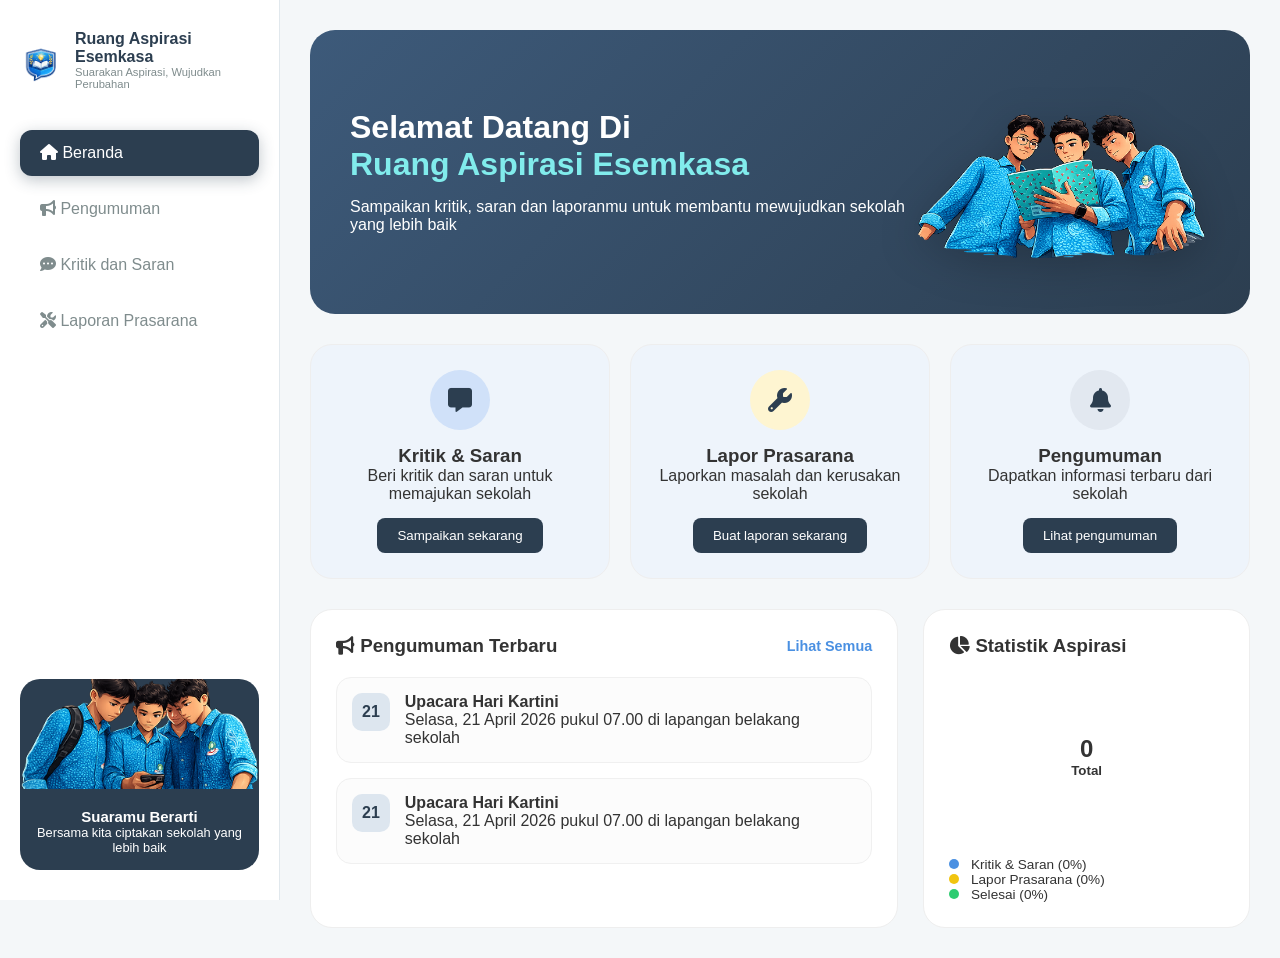
==== index.html @ c549dd15 "tes" ====
<!DOCTYPE html>
<html lang="id">
<head>
    <meta charset="UTF-8">
    <meta name="viewport" content="width=device-width, initial-scale=1.0">
    <title>Ruang Aspirasi Esemkasa</title>
    <link rel="stylesheet" href="style.css">
    <link rel="stylesheet" href="https://cdnjs.cloudflare.com/ajax/libs/font-awesome/6.4.0/css/all.min.css">
</head>
<body>
    <button class="hamburger" id="hamburger">
        <i class="fas fa-bars"></i>
    </button>

    <div class="sidebar-overlay" id="overlay"></div>

    <div class="app-container">
        <aside class="sidebar" id="sidebar">
            <div class="sidebar-header">
                <img src="image/logo.png" alt="Logo" class="logo-img">
                <div class="logo-text">
                    <h2>Ruang Aspirasi Esemkasa</h2>
                    <p>Suarakan Aspirasi, Wujudkan Perubahan</p>
                </div>
            </div>

            <nav class="nav-menu">
                <a href="#" class="nav-link active"><i class="fas fa-home"></i> Beranda</a>
                <a href="#" class="nav-link"><i class="fas fa-bullhorn"></i> Pengumuman</a>
                <a href="#" class="nav-link"><i class="fas fa-comment-dots"></i> Kritik dan Saran</a>
                <a href="#" class="nav-link"><i class="fas fa-tools"></i> Laporan Prasarana</a>
            </nav>

            <div class="sidebar-promo">
                <img src="image/fotobawah.png" alt="Siswa" class="promo-img">
                <div class="promo-content">
                    <h3>Suaramu Berarti</h3>
                    <p>Bersama kita ciptakan sekolah yang lebih baik</p>
                </div>
            </div>
        </aside>

        <main class="main-content">
            <section class="hero">
                <div class="hero-info">
                    <h1>Selamat Datang Di <br> <span>Ruang Aspirasi Esemkasa</span></h1>
                    <p>Sampaikan kritik, saran dan laporanmu untuk membantu mewujudkan sekolah yang lebih baik</p>
                </div>
                <div class="hero-graphic">
                    <img src="image/fotoatas.png" alt="Ilustrasi Aspirasi">
                </div>
            </section>

            <section class="action-grid">
                <div class="card action-card">
                    <div class="icon-circle bg-blue"><i class="fas fa-comment-alt"></i></div>
                    <h3>Kritik & Saran</h3>
                    <p>Beri kritik dan saran untuk memajukan sekolah</p>
                    <button class="btn-primary">Sampaikan sekarang</button>
                </div>
                <div class="card action-card">
                    <div class="icon-circle bg-yellow"><i class="fas fa-wrench"></i></div>
                    <h3>Lapor Prasarana</h3>
                    <p>Laporkan masalah dan kerusakan sekolah</p>
                    <button class="btn-primary">Buat laporan sekarang</button>
                </div>
                <div class="card action-card">
                    <div class="icon-circle bg-gray"><i class="fas fa-bell"></i></div>
                    <h3>Pengumuman</h3>
                    <p>Dapatkan informasi terbaru dari sekolah</p>
                    <button class="btn-primary">Lihat pengumuman</button>
                </div>
            </section>

            <div class="dashboard-flex">
                <div class="card content-card">
                    <div class="card-header">
                        <h3><i class="fas fa-bullhorn"></i> Pengumuman Terbaru</h3>
                        <a href="#" class="view-all">Lihat Semua</a>
                    </div>
                    <div class="announcement-list">
                        <div class="news-item">
                            <div class="date-badge">21</div>
                            <div class="news-content">
                                <h4>Upacara Hari Kartini</h4>
                                <p>Selasa, 21 April 2026 pukul 07.00 di lapangan belakang sekolah</p>
                            </div>
                        </div>
                        <div class="news-item">
                            <div class="date-badge">21</div>
                            <div class="news-content">
                                <h4>Upacara Hari Kartini</h4>
                                <p>Selasa, 21 April 2026 pukul 07.00 di lapangan belakang sekolah</p>
                            </div>
                        </div>
                    </div>
                </div>

                <div class="card content-card stats-center">
                    <h3><i class="fas fa-chart-pie"></i> Statistik Aspirasi</h3>
                    <div class="chart-box">
                        <div class="donut-chart" id="statChart">
                            <div class="donut-inner">
                                <span id="totalCount">0</span>
                                <small>Total</small>
                            </div>
                        </div>
                        <ul class="chart-legend">
                            <li><span class="dot blue"></span> Kritik & Saran (<span id="percKritik">0</span>%)</li>
                            <li><span class="dot yellow"></span> Lapor Prasarana (<span id="percLapor">0</span>%)</li>
                            <li><span class="dot green"></span> Selesai (<span id="percSelesai">0</span>%)</li>
                        </ul>
                    </div>
                </div>
            </div>
        </main>
    </div>

    <script src="script.js"></script>
</body>
</html>
---- style.css ----
:root {
    --primary-dark: #2c3e50;
    --accent-blue: #4a90e2;
    --accent-yellow: #f1c40f;
    --accent-green: #2ecc71;
    --bg-light: #f4f7f9;
    --white: #ffffff;
    --text-main: #333;
    --text-muted: #7f8c8d;
}

* { margin: 0; padding: 0; box-sizing: border-box; font-family: 'Segoe UI', Tahoma, sans-serif; }

body { background: var(--bg-light); color: var(--text-main); overflow-x: hidden; }

/* SATU SCROLL UTAMA */
.app-container { display: flex; min-height: 100vh; }

/* SIDEBAR */
.sidebar {
    width: 280px;
    background: var(--white);
    padding: 30px 20px;
    display: flex;
    flex-direction: column;
    border-right: 1px solid #e1e8ed;
    position: sticky;
    top: 0;
    height: 100vh;
}

.sidebar-header { display: flex; align-items: center; gap: 10px; margin-bottom: 40px; }
.logo-img { width: 45px; }
.logo-text h2 { font-size: 1rem; color: var(--primary-dark); }
.logo-text p { font-size: 0.7rem; color: var(--text-muted); }

.nav-menu { flex-grow: 1; }
.nav-link {
    display: block;
    padding: 14px 20px;
    color: var(--text-muted);
    text-decoration: none;
    border-radius: 12px;
    margin-bottom: 10px;
    transition: 0.3s ease;
}

.nav-link:hover { background: #f0f4f8; transform: translateX(5px); }

/* MENU AKTIF - BIRU TUA */
.nav-link.active {
    background: var(--primary-dark) !important;
    color: var(--white) !important;
    box-shadow: 0 4px 15px rgba(44, 62, 80, 0.3);
}

.sidebar-promo {
    background: var(--primary-dark);
    border-radius: 20px;
    overflow: hidden;
    color: white;
    text-align: center;
}
.promo-img { width: 100%; height: 110px; object-fit: cover; }
.promo-content { padding: 15px; font-size: 0.8rem; }

/* MAIN CONTENT */
.main-content { flex: 1; padding: 30px; }

.hero {
    background: linear-gradient(135deg, #3d5a7a, #2c3e50);
    border-radius: 25px;
    padding: 40px;
    color: white;
    display: flex;
    justify-content: space-between;
    align-items: center;
    margin-bottom: 30px;
}
.hero-info h1 { font-size: 2rem; margin-bottom: 15px; }
.hero-info span { color: #81ecec; }
.hero-graphic img { width: 300px; height: auto; filter: drop-shadow(0 10px 20px rgba(0,0,0,0.2)); }

/* CARDS */
.card { background: var(--white); border-radius: 22px; padding: 25px; border: 1px solid #eee; }

.action-grid {
    display: grid;
    grid-template-columns: repeat(auto-fit, minmax(250px, 1fr));
    gap: 20px;
    margin-bottom: 30px;
}
.action-card { text-align: center; background: #eef4fb; transition: 0.3s; }
.action-card:hover { transform: translateY(-8px); }

.icon-circle { width: 60px; height: 60px; border-radius: 50%; display: flex; align-items: center; justify-content: center; margin: 0 auto 15px; font-size: 1.5rem; color: var(--primary-dark); }
.bg-blue { background: #d0e1f9; }
.bg-yellow { background: #fef5d1; }
.bg-gray { background: #e2e8f0; }

.btn-primary { background: var(--primary-dark); color: white; border: none; padding: 10px 20px; border-radius: 8px; margin-top: 15px; cursor: pointer; }

/* BOTTOM DASHBOARD */
.dashboard-flex { display: grid; grid-template-columns: 1.8fr 1fr; gap: 25px; }
.card-header { display: flex; justify-content: space-between; align-items: center; margin-bottom: 20px; }
.view-all { color: var(--accent-blue); text-decoration: none; font-weight: bold; font-size: 0.9rem; }

.news-item { display: flex; gap: 15px; background: #fcfcfc; padding: 15px; border-radius: 15px; margin-bottom: 15px; border: 1px solid #f0f0f0; }
.date-badge { background: #dde6ef; padding: 10px; border-radius: 10px; font-weight: bold; color: var(--primary-dark); height: fit-content; }

/* DONUT CHART */
.chart-box { text-align: center; }
.donut-chart { width: 160px; height: 160px; border-radius: 50%; margin: 20px auto; display: flex; align-items: center; justify-content: center; }
.donut-inner { width: 120px; height: 120px; background: white; border-radius: 50%; display: flex; flex-direction: column; justify-content: center; font-weight: bold; }
.donut-inner span { font-size: 1.5rem; }
.chart-legend { list-style: none; text-align: left; margin-top: 15px; font-size: 0.85rem; }
.dot { height: 10px; width: 10px; border-radius: 50%; display: inline-block; margin-right: 8px; }
.blue { background: var(--accent-blue); }
.yellow { background: var(--accent-yellow); }
.green { background: var(--accent-green); }

/* MOBILE RESPONSIVE */
.hamburger { display: none; position: fixed; top: 15px; left: 15px; z-index: 1001; background: var(--primary-dark); color: white; border: none; padding: 12px; border-radius: 8px; cursor: pointer; }
.sidebar-overlay { display: none; position: fixed; top: 0; left: 0; width: 100%; height: 100%; background: rgba(0,0,0,0.5); z-index: 999; }

@media (max-width: 992px) {
    .hamburger { display: block; }
    .sidebar { position: fixed; left: -280px; z-index: 1000; transition: 0.4s ease; }
    .sidebar.active { left: 0; }
    .sidebar-overlay.active { display: block; }
    .dashboard-flex { grid-template-columns: 1fr; }
    .hero { flex-direction: column; text-align: center; gap: 20px; }
    .main-content { padding-top: 70px; }
}
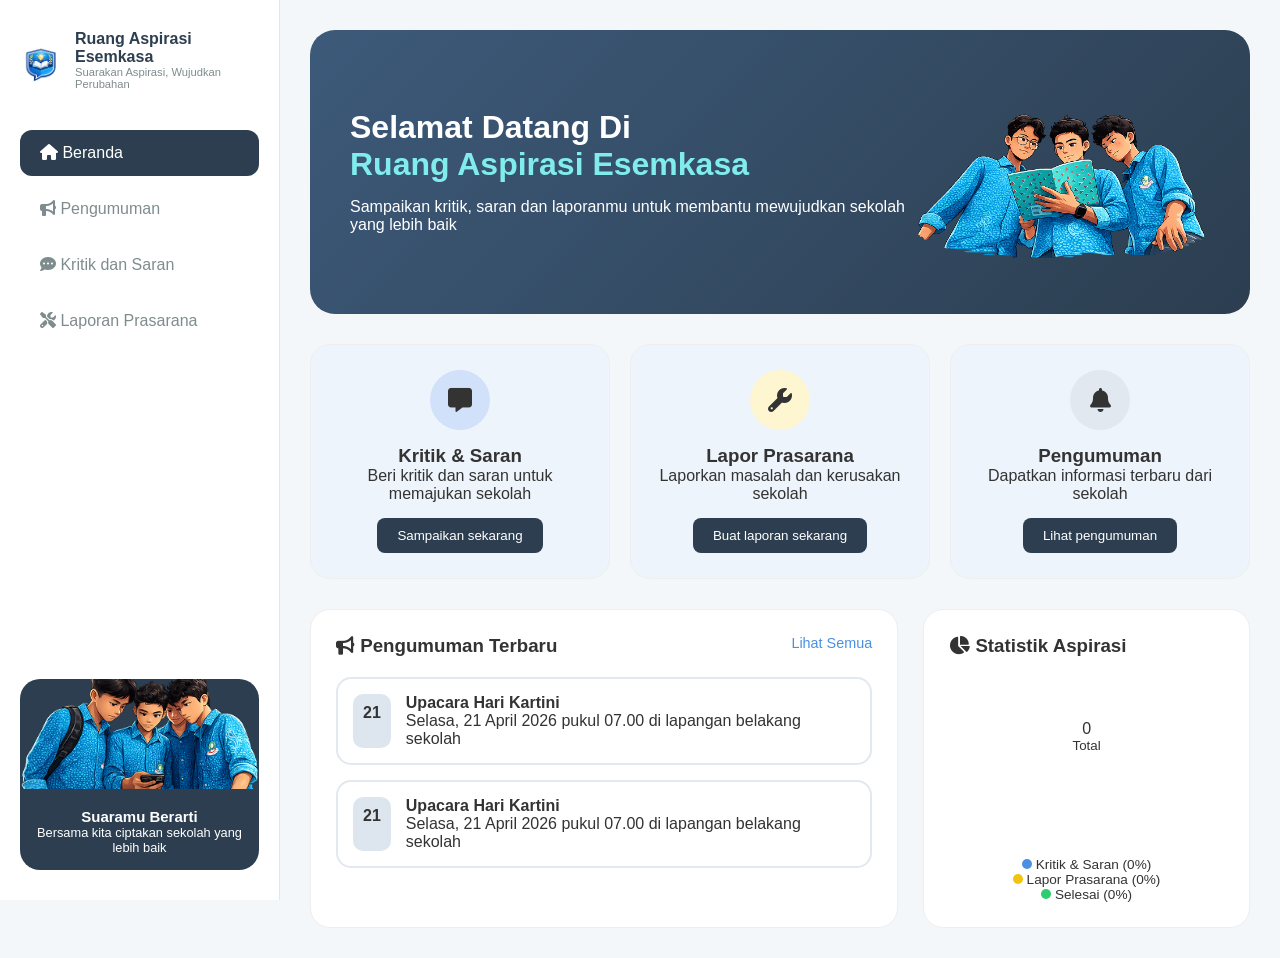
==== commit 399cb9a7: "pertama" ====
--- a/index.html
+++ b/index.html
@@ -25,8 +25,8 @@
             </div>
 
             <nav class="nav-menu">
-                <a href="#" class="nav-link active"><i class="fas fa-home"></i> Beranda</a>
-                <a href="#" class="nav-link"><i class="fas fa-bullhorn"></i> Pengumuman</a>
+                <a href="index.html" class="nav-link active"><i class="fas fa-home"></i> Beranda</a>
+                <a href="pengumuman.html" class="nav-link"><i class="fas fa-bullhorn"></i> Pengumuman</a>
                 <a href="#" class="nav-link"><i class="fas fa-comment-dots"></i> Kritik dan Saran</a>
                 <a href="#" class="nav-link"><i class="fas fa-tools"></i> Laporan Prasarana</a>
             </nav>
--- a/style.css
+++ b/style.css
@@ -9,12 +9,24 @@
     --text-muted: #7f8c8d;
 }
 
-* { margin: 0; padding: 0; box-sizing: border-box; font-family: 'Segoe UI', Tahoma, sans-serif; }
-
-body { background: var(--bg-light); color: var(--text-main); overflow-x: hidden; }
-
-/* SATU SCROLL UTAMA */
-.app-container { display: flex; min-height: 100vh; }
+* {
+    margin: 0;
+    padding: 0;
+    box-sizing: border-box;
+    font-family: 'Segoe UI', Tahoma, sans-serif;
+}
+
+body {
+    background: var(--bg-light);
+    color: var(--text-main);
+    overflow-x: hidden;
+}
+
+/* LAYOUT */
+.app-container {
+    display: flex;
+    min-height: 100vh;
+}
 
 /* SIDEBAR */
 .sidebar {
@@ -29,12 +41,28 @@
     height: 100vh;
 }
 
-.sidebar-header { display: flex; align-items: center; gap: 10px; margin-bottom: 40px; }
+.sidebar-header {
+    display: flex;
+    align-items: center;
+    gap: 10px;
+    margin-bottom: 40px;
+}
+
 .logo-img { width: 45px; }
-.logo-text h2 { font-size: 1rem; color: var(--primary-dark); }
-.logo-text p { font-size: 0.7rem; color: var(--text-muted); }
-
+
+.logo-text h2 {
+    font-size: 1rem;
+    color: var(--primary-dark);
+}
+
+.logo-text p {
+    font-size: 0.7rem;
+    color: var(--text-muted);
+}
+
+/* MENU */
 .nav-menu { flex-grow: 1; }
+
 .nav-link {
     display: block;
     padding: 14px 20px;
@@ -42,18 +70,20 @@
     text-decoration: none;
     border-radius: 12px;
     margin-bottom: 10px;
-    transition: 0.3s ease;
-}
-
-.nav-link:hover { background: #f0f4f8; transform: translateX(5px); }
-
-/* MENU AKTIF - BIRU TUA */
+    transition: 0.3s;
+}
+
+.nav-link:hover {
+    background: #f0f4f8;
+    transform: translateX(5px);
+}
+
 .nav-link.active {
-    background: var(--primary-dark) !important;
-    color: var(--white) !important;
-    box-shadow: 0 4px 15px rgba(44, 62, 80, 0.3);
-}
-
+    background: var(--primary-dark);
+    color: white;
+}
+
+/* PROMO */
 .sidebar-promo {
     background: var(--primary-dark);
     border-radius: 20px;
@@ -61,12 +91,25 @@
     color: white;
     text-align: center;
 }
-.promo-img { width: 100%; height: 110px; object-fit: cover; }
-.promo-content { padding: 15px; font-size: 0.8rem; }
-
-/* MAIN CONTENT */
-.main-content { flex: 1; padding: 30px; }
-
+
+.promo-img {
+    width: 100%;
+    height: 110px;
+    object-fit: cover;
+}
+
+.promo-content {
+    padding: 15px;
+    font-size: 0.8rem;
+}
+
+/* MAIN */
+.main-content {
+    flex: 1;
+    padding: 30px;
+}
+
+/* HERO */
 .hero {
     background: linear-gradient(135deg, #3d5a7a, #2c3e50);
     border-radius: 25px;
@@ -77,58 +120,196 @@
     align-items: center;
     margin-bottom: 30px;
 }
-.hero-info h1 { font-size: 2rem; margin-bottom: 15px; }
+
+.hero-info h1 {
+    font-size: 2rem;
+    margin-bottom: 15px;
+}
+
 .hero-info span { color: #81ecec; }
-.hero-graphic img { width: 300px; height: auto; filter: drop-shadow(0 10px 20px rgba(0,0,0,0.2)); }
-
-/* CARDS */
-.card { background: var(--white); border-radius: 22px; padding: 25px; border: 1px solid #eee; }
-
+
+.hero-graphic img {
+    width: 300px;
+}
+
+/* CARD UMUM */
+.card {
+    background: var(--white);
+    border-radius: 20px;
+    padding: 25px;
+    border: 1px solid #eee;
+}
+
+/* ACTION */
 .action-grid {
     display: grid;
     grid-template-columns: repeat(auto-fit, minmax(250px, 1fr));
     gap: 20px;
     margin-bottom: 30px;
 }
-.action-card { text-align: center; background: #eef4fb; transition: 0.3s; }
-.action-card:hover { transform: translateY(-8px); }
-
-.icon-circle { width: 60px; height: 60px; border-radius: 50%; display: flex; align-items: center; justify-content: center; margin: 0 auto 15px; font-size: 1.5rem; color: var(--primary-dark); }
+
+.action-card {
+    text-align: center;
+    background: #eef4fb;
+    transition: 0.3s;
+}
+
+.action-card:hover {
+    transform: translateY(-8px);
+}
+
+.icon-circle {
+    width: 60px;
+    height: 60px;
+    border-radius: 50%;
+    display: flex;
+    align-items: center;
+    justify-content: center;
+    margin: 0 auto 15px;
+    font-size: 1.5rem;
+}
+
 .bg-blue { background: #d0e1f9; }
 .bg-yellow { background: #fef5d1; }
 .bg-gray { background: #e2e8f0; }
 
-.btn-primary { background: var(--primary-dark); color: white; border: none; padding: 10px 20px; border-radius: 8px; margin-top: 15px; cursor: pointer; }
-
-/* BOTTOM DASHBOARD */
-.dashboard-flex { display: grid; grid-template-columns: 1.8fr 1fr; gap: 25px; }
-.card-header { display: flex; justify-content: space-between; align-items: center; margin-bottom: 20px; }
-.view-all { color: var(--accent-blue); text-decoration: none; font-weight: bold; font-size: 0.9rem; }
-
-.news-item { display: flex; gap: 15px; background: #fcfcfc; padding: 15px; border-radius: 15px; margin-bottom: 15px; border: 1px solid #f0f0f0; }
-.date-badge { background: #dde6ef; padding: 10px; border-radius: 10px; font-weight: bold; color: var(--primary-dark); height: fit-content; }
-
-/* DONUT CHART */
+.btn-primary {
+    background: var(--primary-dark);
+    color: white;
+    border: none;
+    padding: 10px 20px;
+    border-radius: 8px;
+    margin-top: 15px;
+    cursor: pointer;
+}
+
+/* DASHBOARD */
+.dashboard-flex {
+    display: grid;
+    grid-template-columns: 1.8fr 1fr;
+    gap: 25px;
+}
+
+.card-header {
+    display: flex;
+    justify-content: space-between;
+    margin-bottom: 20px;
+}
+
+.view-all {
+    color: var(--accent-blue);
+    text-decoration: none;
+    font-size: 0.9rem;
+}
+
+/* PENGUMUMAN */
+.news-item {
+    display: flex;
+    gap: 15px;
+    background: #fcfcfc;
+    padding: 15px;
+    border-radius: 15px;
+    margin-bottom: 15px;
+}
+
+.date-badge {
+    background: #dde6ef;
+    padding: 10px;
+    border-radius: 10px;
+    font-weight: bold;
+}
+
+/* CHART */
 .chart-box { text-align: center; }
-.donut-chart { width: 160px; height: 160px; border-radius: 50%; margin: 20px auto; display: flex; align-items: center; justify-content: center; }
-.donut-inner { width: 120px; height: 120px; background: white; border-radius: 50%; display: flex; flex-direction: column; justify-content: center; font-weight: bold; }
-.donut-inner span { font-size: 1.5rem; }
-.chart-legend { list-style: none; text-align: left; margin-top: 15px; font-size: 0.85rem; }
-.dot { height: 10px; width: 10px; border-radius: 50%; display: inline-block; margin-right: 8px; }
+
+.donut-chart {
+    width: 160px;
+    height: 160px;
+    border-radius: 50%;
+    margin: 20px auto;
+}
+
+.donut-inner {
+    width: 120px;
+    height: 120px;
+    background: white;
+    border-radius: 50%;
+    margin: auto;
+    display: flex;
+    flex-direction: column;
+    justify-content: center;
+}
+
+.chart-legend {
+    list-style: none;
+    font-size: 0.85rem;
+}
+
+.dot {
+    width: 10px;
+    height: 10px;
+    border-radius: 50%;
+    display: inline-block;
+}
+
 .blue { background: var(--accent-blue); }
 .yellow { background: var(--accent-yellow); }
 .green { background: var(--accent-green); }
 
-/* MOBILE RESPONSIVE */
-.hamburger { display: none; position: fixed; top: 15px; left: 15px; z-index: 1001; background: var(--primary-dark); color: white; border: none; padding: 12px; border-radius: 8px; cursor: pointer; }
-.sidebar-overlay { display: none; position: fixed; top: 0; left: 0; width: 100%; height: 100%; background: rgba(0,0,0,0.5); z-index: 999; }
+/* RESPONSIVE */
+.hamburger {
+    display: none;
+    position: fixed;
+    top: 15px;
+    left: 15px;
+    z-index: 1001;
+    background: var(--primary-dark);
+    color: white;
+    border: none;
+    padding: 12px;
+    border-radius: 8px;
+}
+
+.sidebar-overlay {
+    display: none;
+}
 
 @media (max-width: 992px) {
     .hamburger { display: block; }
-    .sidebar { position: fixed; left: -280px; z-index: 1000; transition: 0.4s ease; }
+
+    .sidebar {
+        position: fixed;
+        left: -280px;
+        transition: 0.4s;
+    }
+
     .sidebar.active { left: 0; }
-    .sidebar-overlay.active { display: block; }
-    .dashboard-flex { grid-template-columns: 1fr; }
-    .hero { flex-direction: column; text-align: center; gap: 20px; }
-    .main-content { padding-top: 70px; }
+
+    .dashboard-flex {
+        grid-template-columns: 1fr;
+    }
+
+    .hero {
+        flex-direction: column;
+        text-align: center;
+    }
+}
+.news-item {
+    display: flex;
+    gap: 15px;
+    background: #ffffff;
+    padding: 15px;
+    border-radius: 15px;
+    margin-bottom: 15px;
+
+    /* TAMBAHAN */
+    border: 2px solid #e3e8ee;
+    transition: 0.3s ease;
+}
+
+/* HOVER EFFECT BIAR KEREN */
+.news-item:hover {
+    border-color: #4a90e2;
+    transform: translateY(-3px);
+    box-shadow: 0 5px 15px rgba(0,0,0,0.08);
 }
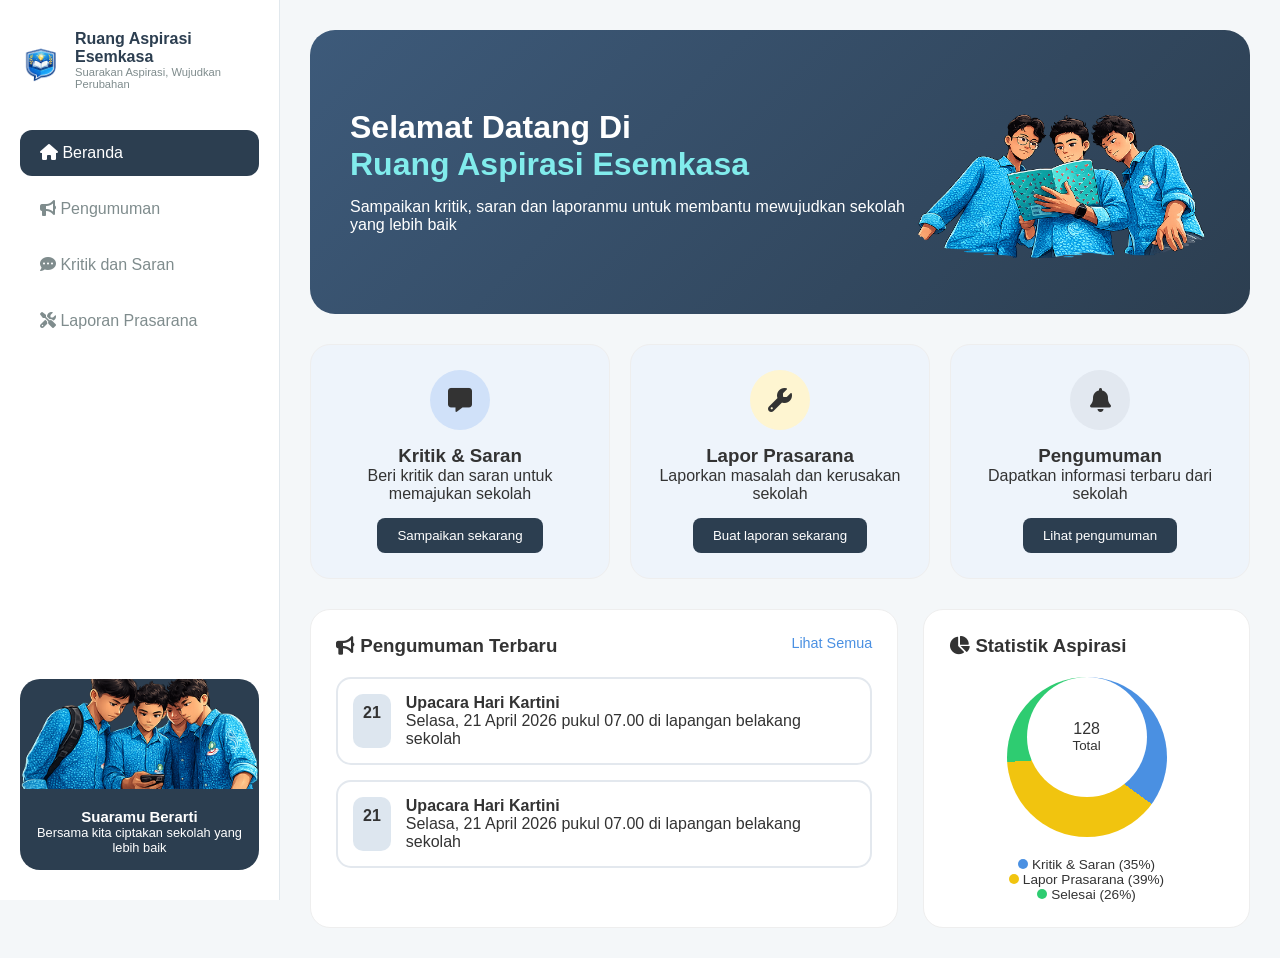
==== commit 9189e5b7: "finalboz" ====
--- a/index.html
+++ b/index.html
@@ -8,14 +8,29 @@
     <link rel="stylesheet" href="https://cdnjs.cloudflare.com/ajax/libs/font-awesome/6.4.0/css/all.min.css">
 </head>
 <body>
+
+    <!-- ================================================ -->
+    <!-- TOMBOL HAMBURGER (hanya muncul di mobile)        -->
+    <!-- ================================================ -->
     <button class="hamburger" id="hamburger">
         <i class="fas fa-bars"></i>
     </button>
 
+    <!-- Layar gelap saat sidebar terbuka di mobile -->
     <div class="sidebar-overlay" id="overlay"></div>
 
-    <div class="app-container">
+
+    <!-- ================================================ -->
+    <!-- WRAPPER UTAMA (Sidebar + Konten)                 -->
+    <!-- ================================================ -->
+    <div class="app-container" id="Navbar">
+
+        <!-- ============================================ -->
+        <!-- SIDEBAR / MENU NAVIGASI                      -->
+        <!-- ============================================ -->
         <aside class="sidebar" id="sidebar">
+
+            <!-- Logo & Judul -->
             <div class="sidebar-header">
                 <img src="image/logo.png" alt="Logo" class="logo-img">
                 <div class="logo-text">
@@ -24,13 +39,24 @@
                 </div>
             </div>
 
+            <!-- Menu Navigasi -->
+            <!-- data-target = ID halaman yang akan ditampilkan -->
             <nav class="nav-menu">
-                <a href="index.html" class="nav-link active"><i class="fas fa-home"></i> Beranda</a>
-                <a href="pengumuman.html" class="nav-link"><i class="fas fa-bullhorn"></i> Pengumuman</a>
-                <a href="#" class="nav-link"><i class="fas fa-comment-dots"></i> Kritik dan Saran</a>
-                <a href="#" class="nav-link"><i class="fas fa-tools"></i> Laporan Prasarana</a>
+                <a href="#" class="nav-link active" data-target="Beranda">
+                    <i class="fas fa-home"></i> Beranda
+                </a>
+                <a href="#" class="nav-link" data-target="Pengumuman">
+                    <i class="fas fa-bullhorn"></i> Pengumuman
+                </a>
+                <a href="#" class="nav-link" data-target="KritikSaran">
+                    <i class="fas fa-comment-dots"></i> Kritik dan Saran
+                </a>
+                <a href="#" class="nav-link" data-target="LaporPrasarana">
+                    <i class="fas fa-tools"></i> Laporan Prasarana
+                </a>
             </nav>
 
+            <!-- Gambar Promo Bawah Sidebar -->
             <div class="sidebar-promo">
                 <img src="image/fotobawah.png" alt="Siswa" class="promo-img">
                 <div class="promo-content">
@@ -38,9 +64,17 @@
                     <p>Bersama kita ciptakan sekolah yang lebih baik</p>
                 </div>
             </div>
+
         </aside>
-
-        <main class="main-content">
+        <!-- Akhir Sidebar -->
+
+
+        <!-- ============================================ -->
+        <!-- HALAMAN 1: BERANDA (ditampilkan pertama)     -->
+        <!-- ============================================ -->
+        <main class="main-content" id="Beranda">
+
+            <!-- Hero / Banner Atas -->
             <section class="hero">
                 <div class="hero-info">
                     <h1>Selamat Datang Di <br> <span>Ruang Aspirasi Esemkasa</span></h1>
@@ -51,28 +85,36 @@
                 </div>
             </section>
 
+            <!-- Kartu Aksi Cepat -->
             <section class="action-grid">
+
                 <div class="card action-card">
                     <div class="icon-circle bg-blue"><i class="fas fa-comment-alt"></i></div>
                     <h3>Kritik & Saran</h3>
                     <p>Beri kritik dan saran untuk memajukan sekolah</p>
                     <button class="btn-primary">Sampaikan sekarang</button>
                 </div>
+
                 <div class="card action-card">
                     <div class="icon-circle bg-yellow"><i class="fas fa-wrench"></i></div>
                     <h3>Lapor Prasarana</h3>
                     <p>Laporkan masalah dan kerusakan sekolah</p>
                     <button class="btn-primary">Buat laporan sekarang</button>
                 </div>
+
                 <div class="card action-card">
                     <div class="icon-circle bg-gray"><i class="fas fa-bell"></i></div>
                     <h3>Pengumuman</h3>
                     <p>Dapatkan informasi terbaru dari sekolah</p>
                     <button class="btn-primary">Lihat pengumuman</button>
                 </div>
+
             </section>
 
+            <!-- Dashboard Bawah: Pengumuman + Statistik -->
             <div class="dashboard-flex">
+
+                <!-- Pengumuman Terbaru -->
                 <div class="card content-card">
                     <div class="card-header">
                         <h3><i class="fas fa-bullhorn"></i> Pengumuman Terbaru</h3>
@@ -96,6 +138,7 @@
                     </div>
                 </div>
 
+                <!-- Statistik Donut Chart -->
                 <div class="card content-card stats-center">
                     <h3><i class="fas fa-chart-pie"></i> Statistik Aspirasi</h3>
                     <div class="chart-box">
@@ -112,9 +155,243 @@
                         </ul>
                     </div>
                 </div>
-            </div>
+
+            </div>
+            <!-- Akhir Dashboard -->
+
         </main>
+        <!-- Akhir Halaman Beranda -->
+
+<!-- ============================================ -->
+        <!-- HALAMAN 2: PENGUMUMAN                        -->
+        <!-- ============================================ -->
+        <main class="main-content" id="Pengumuman" style="display:none;">
+
+            <div class="card content-card">
+                <div class="card-header">
+                    <h3><i class="fas fa-bullhorn"></i> Pengumuman Terbaru</h3>
+                </div>
+
+                <div class="announcement-list">
+
+                    <div class="news-item">
+                        <div class="date-badge">21</div>
+                        <div class="news-content">
+                            <h4>Upacara Hari Kartini</h4>
+                            <p>Upacara akan dilaksanakan pada hari selasa 21 april 2026 pukul 07.00 di lapangan belakang sekolah</p>
+                        </div>
+                    </div>
+
+                    <div class="news-item">
+                        <div class="date-badge">21</div>
+                        <div class="news-content">
+                            <h4>Upacara Hari Kartini</h4>
+                            <p>Upacara akan dilaksanakan pada hari selasa 21 april 2026 pukul 07.00 di lapangan belakang sekolah</p>
+                        </div>
+                    </div>
+
+                    <div class="news-item">
+                        <div class="date-badge">21</div>
+                        <div class="news-content">
+                            <h4>Upacara Hari Kartini</h4>
+                            <p>Upacara akan dilaksanakan pada hari selasa 21 april 2026 pukul 07.00 di lapangan belakang sekolah</p>
+                        </div>
+                    </div>
+
+                    <div class="news-item">
+                        <div class="date-badge">21</div>
+                        <div class="news-content">
+                            <h4>Upacara Hari Kartini</h4>
+                            <p>Upacara akan dilaksanakan pada hari selasa 21 april 2026 pukul 07.00 di lapangan belakang sekolah</p>
+                        </div>
+                    </div>
+
+                    <div class="news-item">
+                        <div class="date-badge">21</div>
+                        <div class="news-content">
+                            <h4>Upacara Hari Kartini</h4>
+                            <p>Upacara akan dilaksanakan pada hari selasa 21 april 2026 pukul 07.00 di lapangan belakang sekolah</p>
+                        </div>
+                    </div>
+
+                </div>
+            </div>
+
+        </main>
+        <!-- Akhir Halaman Pengumuman -->
+
+<!-- ============================================ -->
+        <!-- HALAMAN 3: KRITIK DAN SARAN                 -->
+        <!-- ============================================ -->
+        <main class="main-content" id="KritikSaran" style="display:none;">
+
+            <h2><i class="fas fa-comment-dots"></i> Kritik dan Saran</h2>
+
+            <div class="card form-card">
+                <div class="form-card-header">
+                    <i class="fas fa-comment-dots"></i>
+                    <h3>Kritik Dan Saran</h3>
+                </div>
+
+                <!-- Jenis Laporan (otomatis terisi, tidak bisa diubah) -->
+                <div class="form-group">
+                    <label class="form-label">Jenis Laporan</label>
+                    <input 
+                        type="text" 
+                        class="form-input input-disabled" 
+                        value="Kritik Dan Saran" 
+                        disabled
+                    >
+                </div>
+
+                <!-- Deskripsi -->
+                <div class="form-group">
+                    <label class="form-label">Deskripsi</label>
+                    <textarea 
+                        class="form-input form-textarea" 
+                        id="deskripsiKritik"
+                        placeholder="Tulis kritik atau saran kamu di sini..."
+                    ></textarea>
+                </div>
+
+                <!-- Upload Gambar (maks 5 foto) -->
+                <div class="form-group">
+                    <label class="form-label">Upload Image <span class="upload-info">(Maks. 5 foto)</span></label>
+
+                    <div class="upload-wrapper">
+
+                        <!-- Tombol Import -->
+                        <div class="upload-area" id="uploadAreaKritik">
+                            <input 
+                                type="file" 
+                                id="fileKritik" 
+                                accept="image/*" 
+                                multiple
+                                style="display:none;"
+                            >
+                            <div class="upload-placeholder">
+                                <i class="fas fa-arrow-up"></i>
+                                <p>Import Image</p>
+                            </div>
+                        </div>
+
+                        <!-- Thumbnail foto yang sudah diupload -->
+                        <div class="upload-preview-list" id="previewListKritik"></div>
+
+                    </div>
+
+                    <!-- Counter foto -->
+                    <p class="upload-counter" id="counterKritik">0 / 5 foto dipilih</p>
+                </div>
+
+                <!-- Tombol Submit -->
+                <div class="form-footer">
+                    <button class="btn-submit" id="btnKirimKritik">Submit</button>
+                </div>
+
+            </div>
+
+            <!-- Modal Preview Foto -->
+            <div class="modal-overlay" id="modalPreview" style="display:none;">
+                <div class="modal-box">
+                    <button class="modal-close" id="modalClose">
+                        <i class="fas fa-times"></i>
+                    </button>
+                    <img id="modalImg" src="" alt="Preview">
+                </div>
+            </div>
+
+        </main>
+        <!-- Akhir Halaman Kritik dan Saran -->
+
+<!-- ============================================ -->
+        <!-- HALAMAN 4: LAPORAN PRASARANA                -->
+        <!-- ============================================ -->
+        <main class="main-content" id="LaporPrasarana" style="display:none;">
+
+            <h2><i class="fas fa-tools"></i> Laporan Prasarana</h2>
+
+            <div class="card form-card">
+                <div class="form-card-header">
+                    <i class="fas fa-tools"></i>
+                    <h3>Laporan Prasarana</h3>
+                </div>
+
+                <!-- Jenis Laporan (otomatis terisi, tidak bisa diubah) -->
+                <div class="form-group">
+                    <label class="form-label">Jenis Laporan</label>
+                    <input 
+                        type="text" 
+                        class="form-input input-disabled" 
+                        value="Laporan Prasarana" 
+                        disabled
+                    >
+                </div>
+
+                <!-- Deskripsi -->
+                <div class="form-group">
+                    <label class="form-label">Deskripsi</label>
+                    <textarea 
+                        class="form-input form-textarea" 
+                        id="deskripsiLaporan"
+                        placeholder="Tulis laporan prasarana kamu di sini..."
+                    ></textarea>
+                </div>
+
+                <!-- Upload Gambar (maks 5 foto) -->
+                <div class="form-group">
+                    <label class="form-label">Upload Image <span class="upload-info">(Maks. 5 foto)</span></label>
+
+                    <div class="upload-wrapper">
+
+                        <!-- Tombol Import -->
+                        <div class="upload-area" id="uploadAreaLaporan">
+                            <input 
+                                type="file" 
+                                id="fileLaporan" 
+                                accept="image/*" 
+                                multiple
+                                style="display:none;"
+                            >
+                            <div class="upload-placeholder">
+                                <i class="fas fa-arrow-up"></i>
+                                <p>Import Image</p>
+                            </div>
+                        </div>
+
+                        <!-- Thumbnail foto yang sudah diupload -->
+                        <div class="upload-preview-list" id="previewListLaporan"></div>
+
+                    </div>
+
+                    <!-- Counter foto -->
+                    <p class="upload-counter" id="counterLaporan">0 / 5 foto dipilih</p>
+                </div>
+
+                <!-- Tombol Submit -->
+                <div class="form-footer">
+                    <button class="btn-submit" id="btnKirimLaporan">Submit</button>
+                </div>
+
+            </div>
+
+            <!-- Modal Preview Foto -->
+            <div class="modal-overlay" id="modalPreviewLaporan" style="display:none;">
+                <div class="modal-box">
+                    <button class="modal-close" id="modalCloseLaporan">
+                        <i class="fas fa-times"></i>
+                    </button>
+                    <img id="modalImgLaporan" src="" alt="Preview">
+                </div>
+            </div>
+
+        </main>
+        <!-- Akhir Halaman Laporan Prasarana -->
+
+
     </div>
+    <!-- Akhir app-container -->
+
 
     <script src="script.js"></script>
 </body>
--- a/style.css
+++ b/style.css
@@ -219,6 +219,42 @@
     font-weight: bold;
 }
 
+/* Pengumuman page - date badge biru */
+#Pengumuman .date-badge {
+    background: #aac9e8;
+    color: var(--primary-dark);
+    width: 45px;
+    height: 45px;
+    border-radius: 10px;
+    display: flex;
+    align-items: center;
+    justify-content: center;
+    font-weight: bold;
+    font-size: 1.1rem;
+    flex-shrink: 0;
+}
+
+/* Jarak antar item lebih longgar */
+#Pengumuman .news-item {
+    padding: 18px 20px;
+    align-items: center;
+}
+
+/* Judul pengumuman lebih tebal */
+#Pengumuman .news-content h4 {
+    font-size: 1rem;
+    font-weight: 700;
+    margin-bottom: 4px;
+    color: var(--primary-dark);
+}
+
+/* Teks deskripsi */
+#Pengumuman .news-content p {
+    font-size: 0.85rem;
+    color: var(--text-muted);
+    line-height: 1.5;
+}
+
 /* CHART */
 .chart-box { text-align: center; }
 
@@ -255,6 +291,415 @@
 .blue { background: var(--accent-blue); }
 .yellow { background: var(--accent-yellow); }
 .green { background: var(--accent-green); }
+
+/* ================================================ */
+/* FORM CARD (Kritik & Saran / Lapor Prasarana)    */
+/* ================================================ */
+
+.form-card {
+    max-width: 700px;
+    margin-top: 20px;
+}
+
+.form-card-header {
+    display: flex;
+    align-items: center;
+    gap: 10px;
+    margin-bottom: 25px;
+    padding-bottom: 15px;
+    border-bottom: 1px solid #eee;
+    color: var(--primary-dark);
+}
+
+.form-card-header h3 {
+    font-size: 1rem;
+    font-weight: 600;
+}
+
+/* Label */
+.form-label {
+    display: block;
+    font-weight: 600;
+    color: var(--primary-dark);
+    margin-bottom: 8px;
+    font-size: 0.95rem;
+}
+
+/* Group jarak antar field */
+.form-group {
+    margin-bottom: 20px;
+}
+
+/* Input umum */
+.form-input {
+    width: 100%;
+    padding: 12px 15px;
+    border: 1px solid #dde3ea;
+    border-radius: 8px;
+    font-size: 0.95rem;
+    color: var(--text-main);
+    outline: none;
+    transition: border 0.3s;
+}
+
+.form-input:focus {
+    border-color: var(--accent-blue);
+}
+
+/* Input disabled = abu-abu, tidak bisa diklik */
+.input-disabled {
+    background-color: #f0f0f0;
+    color: #999;
+    cursor: not-allowed;
+    border-color: #ddd;
+}
+
+/* Textarea */
+.form-textarea {
+    height: 130px;
+    resize: vertical;
+}
+
+/* Area Upload */
+.upload-area {
+    border: 2px dashed #b0bec5;
+    border-radius: 10px;
+    padding: 30px;
+    text-align: center;
+    cursor: pointer;
+    transition: 0.3s;
+    background: #fafafa;
+    width: fit-content;
+    min-width: 200px;
+}
+
+.upload-area:hover {
+    border-color: var(--accent-blue);
+    background: #f0f7ff;
+}
+
+.upload-placeholder i {
+    font-size: 1.8rem;
+    color: var(--accent-blue);
+    margin-bottom: 8px;
+}
+
+.upload-placeholder p {
+    font-size: 0.85rem;
+    color: var(--text-muted);
+}
+
+/* Preview gambar setelah upload */
+.upload-preview {
+    max-width: 100%;
+    max-height: 200px;
+    border-radius: 8px;
+    object-fit: cover;
+}
+
+/* Tombol submit */
+.form-footer {
+    display: flex;
+    justify-content: flex-end;
+    margin-top: 10px;
+}
+
+.btn-submit {
+    background: var(--primary-dark);
+    color: white;
+    border: none;
+    padding: 12px 35px;
+    border-radius: 8px;
+    font-size: 1rem;
+    cursor: pointer;
+    transition: 0.3s;
+}
+
+.btn-submit:hover {
+    background: #1a252f;
+    transform: translateY(-2px);
+}
+
+/* ================================================ */
+/* FORM CARD                                        */
+/* ================================================ */
+
+.form-card {
+    /* Ikuti lebar main-content penuh */
+    width: 100%;
+    margin-top: 20px;
+    box-sizing: border-box;
+}
+
+.form-card-header {
+    display: flex;
+    align-items: center;
+    gap: 10px;
+    margin-bottom: 25px;
+    padding-bottom: 15px;
+    border-bottom: 1px solid #eee;
+    color: var(--primary-dark);
+}
+
+.form-card-header h3 {
+    font-size: 1rem;
+    font-weight: 600;
+}
+
+.form-label {
+    display: block;
+    font-weight: 600;
+    color: var(--primary-dark);
+    margin-bottom: 8px;
+    font-size: 0.95rem;
+}
+
+.form-group {
+    margin-bottom: 20px;
+}
+
+.form-input {
+    width: 100%;
+    padding: 12px 15px;
+    border: 1px solid #dde3ea;
+    border-radius: 8px;
+    font-size: 0.95rem;
+    color: var(--text-main);
+    outline: none;
+    transition: border 0.3s;
+    box-sizing: border-box;
+}
+
+.form-input:focus {
+    border-color: var(--accent-blue);
+}
+
+.input-disabled {
+    background-color: #f0f0f0;
+    color: #999;
+    cursor: not-allowed;
+    border-color: #ddd;
+}
+
+.form-textarea {
+    height: 130px;
+    resize: vertical;
+}
+
+/* ================================================ */
+/* UPLOAD AREA                                      */
+/* ================================================ */
+
+.upload-wrapper {
+    display: flex;
+    align-items: flex-start;
+    gap: 12px;
+    flex-wrap: wrap;
+}
+
+/* Kotak Import Image */
+.upload-area {
+    width: 110px;
+    height: 110px;
+    border: 2px dashed #b0bec5;
+    border-radius: 10px;
+    display: flex;
+    align-items: center;
+    justify-content: center;
+    cursor: pointer;
+    transition: 0.3s;
+    background: #fafafa;
+    flex-shrink: 0;
+}
+
+.upload-area:hover {
+    border-color: var(--accent-blue);
+    background: #f0f7ff;
+}
+
+.upload-placeholder {
+    text-align: center;
+}
+
+.upload-placeholder i {
+    font-size: 1.5rem;
+    color: var(--accent-blue);
+    margin-bottom: 6px;
+}
+
+.upload-placeholder p {
+    font-size: 0.78rem;
+    color: var(--text-muted);
+}
+
+/* Daftar thumbnail foto */
+.upload-preview-list {
+    display: flex;
+    gap: 10px;
+    flex-wrap: wrap;
+    align-items: flex-start;
+}
+
+/* Setiap thumbnail */
+.thumb-wrapper {
+    position: relative;
+    width: 110px;
+    height: 110px;
+    border-radius: 10px;
+    overflow: hidden;
+    border: 2px solid #dde3ea;
+    cursor: pointer;
+    transition: 0.3s;
+}
+
+.thumb-wrapper:hover {
+    border-color: var(--accent-blue);
+    transform: translateY(-3px);
+    box-shadow: 0 5px 15px rgba(0,0,0,0.1);
+}
+
+.thumb-wrapper img {
+    width: 100%;
+    height: 100%;
+    object-fit: cover;
+}
+
+/* Tombol hapus foto (X) di pojok thumbnail */
+.thumb-delete {
+    position: absolute;
+    top: 4px;
+    right: 4px;
+    background: rgba(0,0,0,0.55);
+    color: white;
+    border: none;
+    border-radius: 50%;
+    width: 22px;
+    height: 22px;
+    font-size: 0.7rem;
+    cursor: pointer;
+    display: flex;
+    align-items: center;
+    justify-content: center;
+    transition: 0.2s;
+}
+
+.thumb-delete:hover {
+    background: #e74c3c;
+}
+
+/* Counter foto */
+.upload-counter {
+    margin-top: 8px;
+    font-size: 0.82rem;
+    color: var(--text-muted);
+}
+
+.upload-info {
+    font-weight: normal;
+    color: var(--text-muted);
+    font-size: 0.85rem;
+}
+
+/* ================================================ */
+/* TOMBOL SUBMIT                                    */
+/* ================================================ */
+
+.form-footer {
+    display: flex;
+    justify-content: flex-end;
+    margin-top: 10px;
+}
+
+.btn-submit {
+    background: var(--primary-dark);
+    color: white;
+    border: none;
+    padding: 12px 35px;
+    border-radius: 8px;
+    font-size: 1rem;
+    cursor: pointer;
+    transition: 0.3s;
+}
+
+.btn-submit:hover {
+    background: #1a252f;
+    transform: translateY(-2px);
+}
+
+/* ================================================ */
+/* MODAL PREVIEW FOTO                               */
+/* ================================================ */
+
+.modal-overlay {
+    position: fixed;
+    top: 0; left: 0;
+    width: 100%; height: 100%;
+    background: rgba(0,0,0,0.75);
+    z-index: 9999;
+    display: flex;
+    align-items: center;
+    justify-content: center;
+}
+
+.modal-box {
+    position: relative;
+    max-width: 90%;
+    max-height: 90%;
+}
+
+.modal-box img {
+    max-width: 100%;
+    max-height: 85vh;
+    border-radius: 12px;
+    object-fit: contain;
+    box-shadow: 0 10px 40px rgba(0,0,0,0.4);
+}
+
+.modal-close {
+    position: absolute;
+    top: -15px;
+    right: -15px;
+    background: white;
+    border: none;
+    border-radius: 50%;
+    width: 35px;
+    height: 35px;
+    font-size: 1rem;
+    cursor: pointer;
+    display: flex;
+    align-items: center;
+    justify-content: center;
+    box-shadow: 0 2px 10px rgba(0,0,0,0.2);
+    transition: 0.2s;
+}
+
+.modal-close:hover {
+    background: #e74c3c;
+    color: white;
+}
+
+/* Paksa main-content dan form mengisi lebar penuh */
+#KritikSaran {
+    width: 100%;
+    box-sizing: border-box;
+}
+
+#KritikSaran .form-card {
+    width: 100%;
+    max-width: 100%;
+    box-sizing: border-box;
+}
+
+#LaporPrasarana {
+    width: 100%;
+    box-sizing: border-box;
+}
+
+#LaporPrasarana .form-card {
+    width: 100%;
+    max-width: 100%;
+    box-sizing: border-box;
+}
 
 /* RESPONSIVE */
 .hamburger {
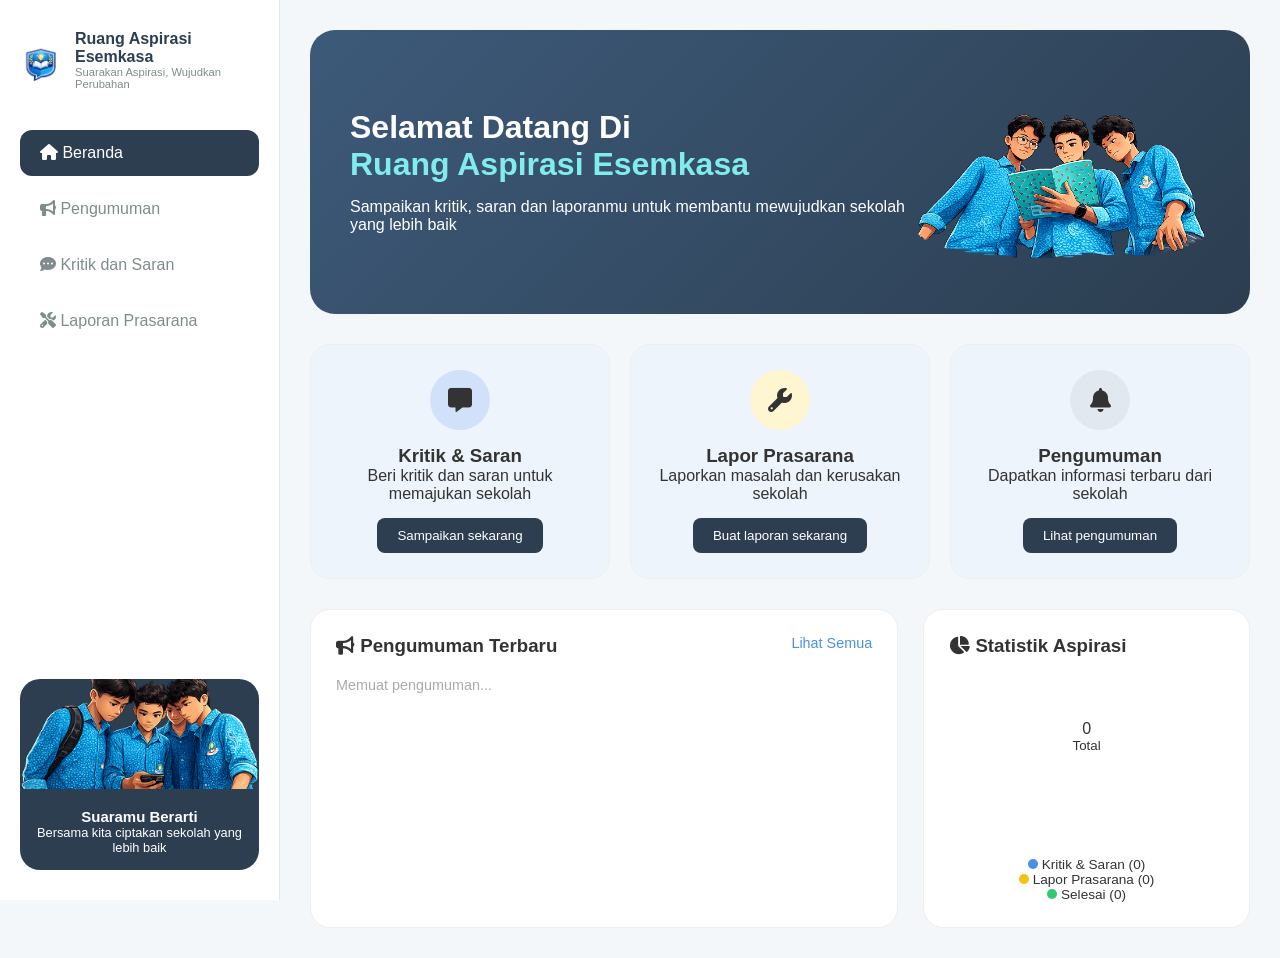
==== commit b55ed15e: "laragon" ====
--- a/index.html
+++ b/index.html
@@ -1,5 +1,6 @@
 <!DOCTYPE html>
 <html lang="id">
+
 <head>
     <meta charset="UTF-8">
     <meta name="viewport" content="width=device-width, initial-scale=1.0">
@@ -7,6 +8,7 @@
     <link rel="stylesheet" href="style.css">
     <link rel="stylesheet" href="https://cdnjs.cloudflare.com/ajax/libs/font-awesome/6.4.0/css/all.min.css">
 </head>
+
 <body>
 
     <!-- ================================================ -->
@@ -40,7 +42,6 @@
             </div>
 
             <!-- Menu Navigasi -->
-            <!-- data-target = ID halaman yang akan ditampilkan -->
             <nav class="nav-menu">
                 <a href="#" class="nav-link active" data-target="Beranda">
                     <i class="fas fa-home"></i> Beranda
@@ -70,7 +71,7 @@
 
 
         <!-- ============================================ -->
-        <!-- HALAMAN 1: BERANDA (ditampilkan pertama)     -->
+        <!-- HALAMAN 1: BERANDA                          -->
         <!-- ============================================ -->
         <main class="main-content" id="Beranda">
 
@@ -118,23 +119,12 @@
                 <div class="card content-card">
                     <div class="card-header">
                         <h3><i class="fas fa-bullhorn"></i> Pengumuman Terbaru</h3>
-                        <a href="#" class="view-all">Lihat Semua</a>
-                    </div>
-                    <div class="announcement-list">
-                        <div class="news-item">
-                            <div class="date-badge">21</div>
-                            <div class="news-content">
-                                <h4>Upacara Hari Kartini</h4>
-                                <p>Selasa, 21 April 2026 pukul 07.00 di lapangan belakang sekolah</p>
-                            </div>
-                        </div>
-                        <div class="news-item">
-                            <div class="date-badge">21</div>
-                            <div class="news-content">
-                                <h4>Upacara Hari Kartini</h4>
-                                <p>Selasa, 21 April 2026 pukul 07.00 di lapangan belakang sekolah</p>
-                            </div>
-                        </div>
+                        <a href="#" class="view-all" data-target="Pengumuman">Lihat Semua</a>
+                    </div>
+
+                    <!-- Diisi otomatis oleh JavaScript dari database -->
+                    <div class="announcement-list" id="listPengumumanBeranda">
+                        <p style="color:#aaa; font-size:0.9rem;">Memuat pengumuman...</p>
                     </div>
                 </div>
 
@@ -148,10 +138,11 @@
                                 <small>Total</small>
                             </div>
                         </div>
+                        <!-- Legend: tampilkan angka total, bukan persen -->
                         <ul class="chart-legend">
-                            <li><span class="dot blue"></span> Kritik & Saran (<span id="percKritik">0</span>%)</li>
-                            <li><span class="dot yellow"></span> Lapor Prasarana (<span id="percLapor">0</span>%)</li>
-                            <li><span class="dot green"></span> Selesai (<span id="percSelesai">0</span>%)</li>
+                            <li><span class="dot blue"></span> Kritik &amp; Saran (<span id="percKritik">0</span>)</li>
+                            <li><span class="dot yellow"></span> Lapor Prasarana (<span id="percLapor">0</span>)</li>
+                            <li><span class="dot green"></span> Selesai (<span id="percSelesai">0</span>)</li>
                         </ul>
                     </div>
                 </div>
@@ -162,7 +153,8 @@
         </main>
         <!-- Akhir Halaman Beranda -->
 
-<!-- ============================================ -->
+
+        <!-- ============================================ -->
         <!-- HALAMAN 2: PENGUMUMAN                        -->
         <!-- ============================================ -->
         <main class="main-content" id="Pengumuman" style="display:none;">
@@ -172,55 +164,16 @@
                     <h3><i class="fas fa-bullhorn"></i> Pengumuman Terbaru</h3>
                 </div>
 
-                <div class="announcement-list">
-
-                    <div class="news-item">
-                        <div class="date-badge">21</div>
-                        <div class="news-content">
-                            <h4>Upacara Hari Kartini</h4>
-                            <p>Upacara akan dilaksanakan pada hari selasa 21 april 2026 pukul 07.00 di lapangan belakang sekolah</p>
-                        </div>
-                    </div>
-
-                    <div class="news-item">
-                        <div class="date-badge">21</div>
-                        <div class="news-content">
-                            <h4>Upacara Hari Kartini</h4>
-                            <p>Upacara akan dilaksanakan pada hari selasa 21 april 2026 pukul 07.00 di lapangan belakang sekolah</p>
-                        </div>
-                    </div>
-
-                    <div class="news-item">
-                        <div class="date-badge">21</div>
-                        <div class="news-content">
-                            <h4>Upacara Hari Kartini</h4>
-                            <p>Upacara akan dilaksanakan pada hari selasa 21 april 2026 pukul 07.00 di lapangan belakang sekolah</p>
-                        </div>
-                    </div>
-
-                    <div class="news-item">
-                        <div class="date-badge">21</div>
-                        <div class="news-content">
-                            <h4>Upacara Hari Kartini</h4>
-                            <p>Upacara akan dilaksanakan pada hari selasa 21 april 2026 pukul 07.00 di lapangan belakang sekolah</p>
-                        </div>
-                    </div>
-
-                    <div class="news-item">
-                        <div class="date-badge">21</div>
-                        <div class="news-content">
-                            <h4>Upacara Hari Kartini</h4>
-                            <p>Upacara akan dilaksanakan pada hari selasa 21 april 2026 pukul 07.00 di lapangan belakang sekolah</p>
-                        </div>
-                    </div>
-
+                <!-- Diisi otomatis oleh JavaScript dari database -->
+                <div class="announcement-list" id="listPengumumanHalaman">
+                    <p style="color:#aaa; font-size:0.9rem;">Memuat pengumuman...</p>
                 </div>
             </div>
 
         </main>
-        <!-- Akhir Halaman Pengumuman -->
-
-<!-- ============================================ -->
+
+
+        <!-- ============================================ -->
         <!-- HALAMAN 3: KRITIK DAN SARAN                 -->
         <!-- ============================================ -->
         <main class="main-content" id="KritikSaran" style="display:none;">
@@ -228,75 +181,57 @@
             <h2><i class="fas fa-comment-dots"></i> Kritik dan Saran</h2>
 
             <div class="card form-card">
-                <div class="form-card-header">
-                    <i class="fas fa-comment-dots"></i>
-                    <h3>Kritik Dan Saran</h3>
-                </div>
-
-                <!-- Jenis Laporan (otomatis terisi, tidak bisa diubah) -->
+                <label class="form-label">Pengertian</label>
+                Kritik dan saran adalah dua bentuk evaluasi yang saling melengkapi dalam menilai kualitas suatu objek
+                secara objektif, di mana kritik berfungsi sebagai analisis logis berbasis data untuk mendeteksi
+                kelemahan atau kekurangan yang ada, sedangkan saran hadir sebagai usulan solusi konstruktif yang
+                berorientasi pada perbaikan di masa depan
+            </div>
+
+            <div class="card form-card">
                 <div class="form-group">
                     <label class="form-label">Jenis Laporan</label>
-                    <input 
-                        type="text" 
-                        class="form-input input-disabled" 
-                        value="Kritik Dan Saran" 
-                        disabled
-                    >
-                </div>
-
-                <!-- Deskripsi -->
-                <div class="form-group">
-                    <label class="form-label">Deskripsi</label>
-                    <textarea 
-                        class="form-input form-textarea" 
-                        id="deskripsiKritik"
-                        placeholder="Tulis kritik atau saran kamu di sini..."
-                    ></textarea>
-                </div>
-
-                <!-- Upload Gambar (maks 5 foto) -->
-                <div class="form-group">
-                    <label class="form-label">Upload Image <span class="upload-info">(Maks. 5 foto)</span></label>
-
+                    <select class="form-input form-select" id="jenisKritik">
+                        <option value="">-- Pilih Jenis Laporan --</option>
+                        <option value="Kritik">Kritik</option>
+                        <option value="Saran">Saran</option>
+                    </select>
+                </div>
+
+                <div class="form-group">
+                    <label class="form-label">Detail Laporan</label>
+                    <textarea class="form-input form-textarea" id="deskripsiKritik"
+                        placeholder="Tulis kritik atau saran kamu di sini..."></textarea>
+                </div>
+
+                <div class="form-group">
+                    <label class="form-label">
+                        Upload Image
+                        <span class="upload-info">(Maks. 5 foto, maks. 2MB per foto)</span>
+                        <span class="badge-opsional">Opsional</span>
+                    </label>
                     <div class="upload-wrapper">
-
-                        <!-- Tombol Import -->
                         <div class="upload-area" id="uploadAreaKritik">
-                            <input 
-                                type="file" 
-                                id="fileKritik" 
-                                accept="image/*" 
-                                multiple
-                                style="display:none;"
-                            >
+                            <input type="file" id="fileKritik" accept="image/*" multiple style="display:none;">
                             <div class="upload-placeholder">
                                 <i class="fas fa-arrow-up"></i>
                                 <p>Import Image</p>
                             </div>
                         </div>
-
-                        <!-- Thumbnail foto yang sudah diupload -->
                         <div class="upload-preview-list" id="previewListKritik"></div>
-
-                    </div>
-
-                    <!-- Counter foto -->
+                    </div>
                     <p class="upload-counter" id="counterKritik">0 / 5 foto dipilih</p>
                 </div>
 
-                <!-- Tombol Submit -->
                 <div class="form-footer">
                     <button class="btn-submit" id="btnKirimKritik">Submit</button>
                 </div>
-
             </div>
 
             <!-- Modal Preview Foto -->
             <div class="modal-overlay" id="modalPreview" style="display:none;">
                 <div class="modal-box">
-                    <button class="modal-close" id="modalClose">
-                        <i class="fas fa-times"></i>
-                    </button>
+                    <button class="modal-close" id="modalClose"><i class="fas fa-times"></i></button>
                     <img id="modalImg" src="" alt="Preview">
                 </div>
             </div>
@@ -304,7 +239,8 @@
         </main>
         <!-- Akhir Halaman Kritik dan Saran -->
 
-<!-- ============================================ -->
+
+        <!-- ============================================ -->
         <!-- HALAMAN 4: LAPORAN PRASARANA                -->
         <!-- ============================================ -->
         <main class="main-content" id="LaporPrasarana" style="display:none;">
@@ -312,75 +248,49 @@
             <h2><i class="fas fa-tools"></i> Laporan Prasarana</h2>
 
             <div class="card form-card">
-                <div class="form-card-header">
-                    <i class="fas fa-tools"></i>
-                    <h3>Laporan Prasarana</h3>
-                </div>
-
-                <!-- Jenis Laporan (otomatis terisi, tidak bisa diubah) -->
-                <div class="form-group">
-                    <label class="form-label">Jenis Laporan</label>
-                    <input 
-                        type="text" 
-                        class="form-input input-disabled" 
-                        value="Laporan Prasarana" 
-                        disabled
-                    >
-                </div>
-
-                <!-- Deskripsi -->
-                <div class="form-group">
-                    <label class="form-label">Deskripsi</label>
-                    <textarea 
-                        class="form-input form-textarea" 
-                        id="deskripsiLaporan"
-                        placeholder="Tulis laporan prasarana kamu di sini..."
-                    ></textarea>
-                </div>
-
-                <!-- Upload Gambar (maks 5 foto) -->
-                <div class="form-group">
-                    <label class="form-label">Upload Image <span class="upload-info">(Maks. 5 foto)</span></label>
-
+                <label class="form-label">Pengertian</label>
+                Kritik dan saran adalah dua bentuk evaluasi yang saling melengkapi dalam menilai kualitas suatu objek
+                secara objektif, di mana kritik berfungsi sebagai analisis logis berbasis data untuk mendeteksi
+                kelemahan atau kekurangan yang ada, sedangkan saran hadir sebagai usulan solusi konstruktif yang
+                berorientasi pada perbaikan di masa depan
+            </div>
+
+            <div class="card form-card">
+
+                <div class="form-group">
+                    <label class="form-label">Detail Laporan</label>
+                    <textarea class="form-input form-textarea" id="deskripsiLaporan"
+                        placeholder="Tulis laporan prasarana kamu di sini..."></textarea>
+                </div>
+
+                <div class="form-group">
+                    <label class="form-label">
+                        Upload Image
+                        <span class="upload-info">(Maks. 5 foto, maks. 2MB per foto)</span>
+                        <span class="badge-wajib">Wajib</span>
+                    </label>
                     <div class="upload-wrapper">
-
-                        <!-- Tombol Import -->
                         <div class="upload-area" id="uploadAreaLaporan">
-                            <input 
-                                type="file" 
-                                id="fileLaporan" 
-                                accept="image/*" 
-                                multiple
-                                style="display:none;"
-                            >
+                            <input type="file" id="fileLaporan" accept="image/*" multiple style="display:none;">
                             <div class="upload-placeholder">
                                 <i class="fas fa-arrow-up"></i>
                                 <p>Import Image</p>
                             </div>
                         </div>
-
-                        <!-- Thumbnail foto yang sudah diupload -->
                         <div class="upload-preview-list" id="previewListLaporan"></div>
-
-                    </div>
-
-                    <!-- Counter foto -->
+                    </div>
                     <p class="upload-counter" id="counterLaporan">0 / 5 foto dipilih</p>
                 </div>
 
-                <!-- Tombol Submit -->
                 <div class="form-footer">
                     <button class="btn-submit" id="btnKirimLaporan">Submit</button>
                 </div>
-
             </div>
 
             <!-- Modal Preview Foto -->
             <div class="modal-overlay" id="modalPreviewLaporan" style="display:none;">
                 <div class="modal-box">
-                    <button class="modal-close" id="modalCloseLaporan">
-                        <i class="fas fa-times"></i>
-                    </button>
+                    <button class="modal-close" id="modalCloseLaporan"><i class="fas fa-times"></i></button>
                     <img id="modalImgLaporan" src="" alt="Preview">
                 </div>
             </div>
@@ -392,7 +302,7 @@
     </div>
     <!-- Akhir app-container -->
 
-
     <script src="script.js"></script>
 </body>
+
 </html>
--- a/style.css
+++ b/style.css
@@ -200,59 +200,6 @@
     color: var(--accent-blue);
     text-decoration: none;
     font-size: 0.9rem;
-}
-
-/* PENGUMUMAN */
-.news-item {
-    display: flex;
-    gap: 15px;
-    background: #fcfcfc;
-    padding: 15px;
-    border-radius: 15px;
-    margin-bottom: 15px;
-}
-
-.date-badge {
-    background: #dde6ef;
-    padding: 10px;
-    border-radius: 10px;
-    font-weight: bold;
-}
-
-/* Pengumuman page - date badge biru */
-#Pengumuman .date-badge {
-    background: #aac9e8;
-    color: var(--primary-dark);
-    width: 45px;
-    height: 45px;
-    border-radius: 10px;
-    display: flex;
-    align-items: center;
-    justify-content: center;
-    font-weight: bold;
-    font-size: 1.1rem;
-    flex-shrink: 0;
-}
-
-/* Jarak antar item lebih longgar */
-#Pengumuman .news-item {
-    padding: 18px 20px;
-    align-items: center;
-}
-
-/* Judul pengumuman lebih tebal */
-#Pengumuman .news-content h4 {
-    font-size: 1rem;
-    font-weight: 700;
-    margin-bottom: 4px;
-    color: var(--primary-dark);
-}
-
-/* Teks deskripsi */
-#Pengumuman .news-content p {
-    font-size: 0.85rem;
-    color: var(--text-muted);
-    line-height: 1.5;
 }
 
 /* CHART */
@@ -757,4 +704,107 @@
     border-color: #4a90e2;
     transform: translateY(-3px);
     box-shadow: 0 5px 15px rgba(0,0,0,0.08);
+}
+
+/* ================================================ */
+/* PENGUMUMAN ITEM - TAMPILAN BARU                  */
+/* ================================================ */
+
+.news-item {
+    display: flex;
+    flex-direction: column;  /* ← vertikal, bukan row */
+    gap: 6px;
+    background: #ffffff;
+    padding: 18px 20px;
+    border-radius: 15px;
+    margin-bottom: 15px;
+    border: 1px solid #e3e8ee;
+    transition: 0.3s ease;
+}
+
+.news-item:hover {
+    border-color: #4a90e2;
+    transform: translateY(-3px);
+    box-shadow: 0 5px 15px rgba(0,0,0,0.08);
+}
+
+.news-date-top {
+    font-size: 0.78rem;
+    color: #7f8c8d;
+}
+
+.news-item h4 {
+    font-size: 1rem;
+    font-weight: 700;
+    color: #2c3e50;
+    text-transform: uppercase;
+    letter-spacing: 0.3px;
+}
+
+.news-item p {
+    font-size: 0.88rem;
+    color: #555;
+    line-height: 1.6;
+}
+
+/* Hapus date-badge karena tidak dipakai lagi */
+.date-badge {
+    display: none;
+}
+
+/* Dropdown select */
+.form-select {
+    appearance: none;
+    -webkit-appearance: none;
+    background-image: url("data:image/svg+xml,%3Csvg xmlns='http://www.w3.org/2000/svg' width='12' height='12' viewBox='0 0 12 12'%3E%3Cpath fill='%237f8c8d' d='M6 8L1 3h10z'/%3E%3C/svg%3E");
+    background-repeat: no-repeat;
+    background-position: right 15px center;
+    padding-right: 40px;
+    cursor: pointer;
+}
+
+.form-select:focus {
+    border-color: var(--accent-blue);
+}
+
+/* ================================================ */
+/* BADGE WAJIB / OPSIONAL                          */
+/* ================================================ */
+
+.badge-wajib {
+    display: inline-block;
+    background: #fdecea;
+    color: #e74c3c;
+    font-size: 0.72rem;
+    font-weight: 700;
+    padding: 2px 10px;
+    border-radius: 20px;
+    margin-left: 8px;
+    vertical-align: middle;
+    border: 1px solid #f5c6c6;
+}
+
+.badge-opsional {
+    display: inline-block;
+    background: #eaf4fb;
+    color: #2980b9;
+    font-size: 0.72rem;
+    font-weight: 700;
+    padding: 2px 10px;
+    border-radius: 20px;
+    margin-left: 8px;
+    vertical-align: middle;
+    border: 1px solid #aed6f1;
+}
+
+/* Pesan error ukuran file */
+.upload-size-error {
+    margin-top: 8px;
+    font-size: 0.82rem;
+    color: #e74c3c;
+    line-height: 1.8;
+}
+
+.upload-size-error i {
+    margin-right: 4px;
 }
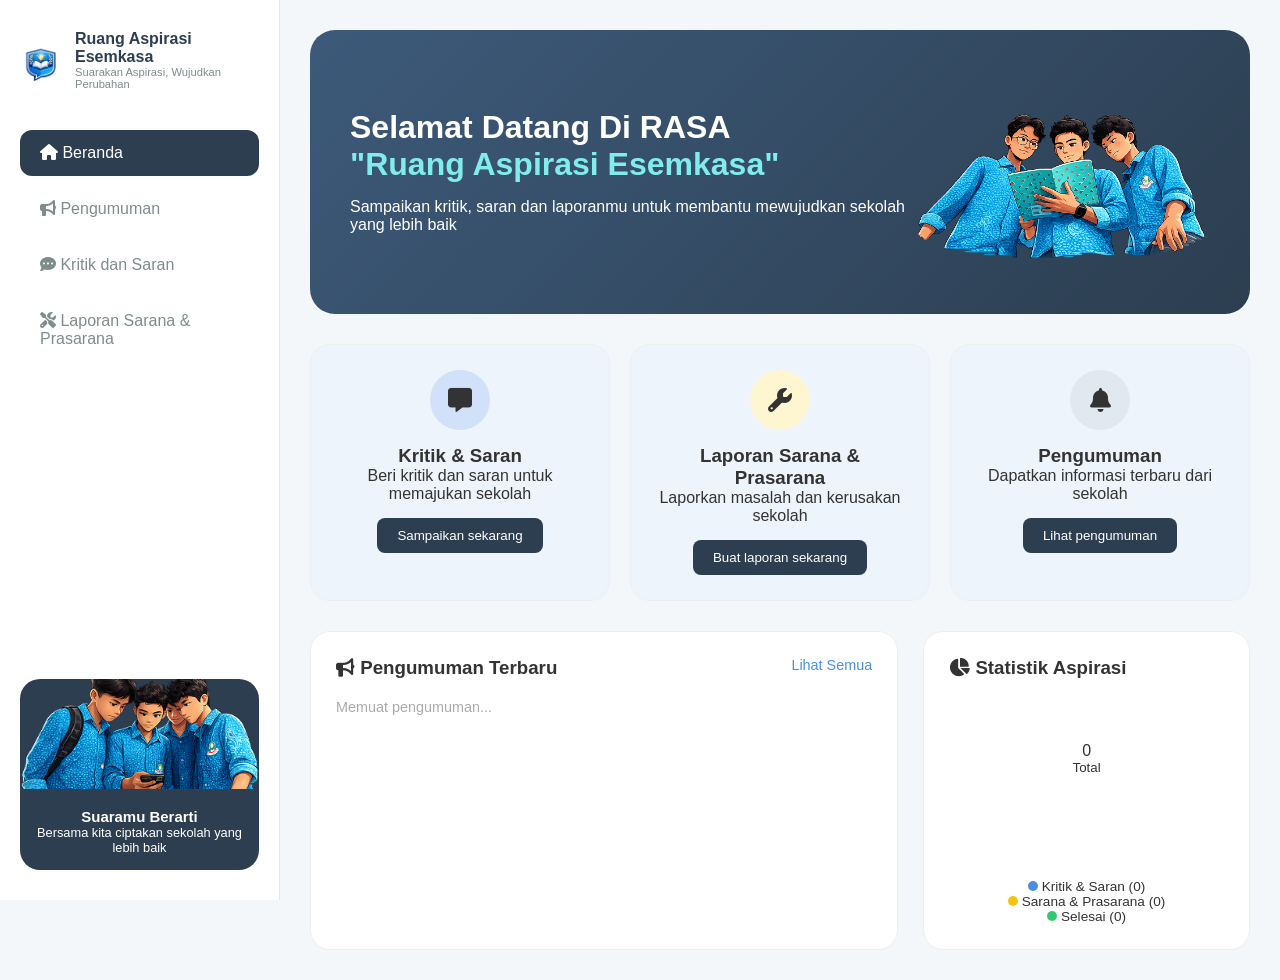
==== commit 1781f427: "nitip" ====
--- a/index.html
+++ b/index.html
@@ -4,7 +4,7 @@
 <head>
     <meta charset="UTF-8">
     <meta name="viewport" content="width=device-width, initial-scale=1.0">
-    <title>Ruang Aspirasi Esemkasa</title>
+    <title>RASA - Ruang Aspirasi Esemkasa</title>
     <link rel="stylesheet" href="style.css">
     <link rel="stylesheet" href="https://cdnjs.cloudflare.com/ajax/libs/font-awesome/6.4.0/css/all.min.css">
 </head>
@@ -53,7 +53,7 @@
                     <i class="fas fa-comment-dots"></i> Kritik dan Saran
                 </a>
                 <a href="#" class="nav-link" data-target="LaporPrasarana">
-                    <i class="fas fa-tools"></i> Laporan Prasarana
+                    <i class="fas fa-tools"></i> Laporan Sarana & Prasarana
                 </a>
             </nav>
 
@@ -78,7 +78,7 @@
             <!-- Hero / Banner Atas -->
             <section class="hero">
                 <div class="hero-info">
-                    <h1>Selamat Datang Di <br> <span>Ruang Aspirasi Esemkasa</span></h1>
+                    <h1>Selamat Datang Di RASA <br> <span>"Ruang Aspirasi Esemkasa"</span></h1>
                     <p>Sampaikan kritik, saran dan laporanmu untuk membantu mewujudkan sekolah yang lebih baik</p>
                 </div>
                 <div class="hero-graphic">
@@ -98,7 +98,7 @@
 
                 <div class="card action-card">
                     <div class="icon-circle bg-yellow"><i class="fas fa-wrench"></i></div>
-                    <h3>Lapor Prasarana</h3>
+                    <h3>Laporan Sarana & Prasarana</h3>
                     <p>Laporkan masalah dan kerusakan sekolah</p>
                     <button class="btn-primary">Buat laporan sekarang</button>
                 </div>
@@ -141,7 +141,7 @@
                         <!-- Legend: tampilkan angka total, bukan persen -->
                         <ul class="chart-legend">
                             <li><span class="dot blue"></span> Kritik &amp; Saran (<span id="percKritik">0</span>)</li>
-                            <li><span class="dot yellow"></span> Lapor Prasarana (<span id="percLapor">0</span>)</li>
+                            <li><span class="dot yellow"></span> Sarana & Prasarana (<span id="percLapor">0</span>)</li>
                             <li><span class="dot green"></span> Selesai (<span id="percSelesai">0</span>)</li>
                         </ul>
                     </div>
@@ -249,10 +249,10 @@
 
             <div class="card form-card">
                 <label class="form-label">Pengertian</label>
-                Kritik dan saran adalah dua bentuk evaluasi yang saling melengkapi dalam menilai kualitas suatu objek
-                secara objektif, di mana kritik berfungsi sebagai analisis logis berbasis data untuk mendeteksi
-                kelemahan atau kekurangan yang ada, sedangkan saran hadir sebagai usulan solusi konstruktif yang
-                berorientasi pada perbaikan di masa depan
+                Laporan Sarana & Prasarana sekolah merupakan bentuk evaluasi warga sekolah untuk mengidentifikasi
+                kerusakan atau penurunan kualitas fasilitas belajar demi menjaga keselamatan dan kenyamanan bersama.
+                Laporan ini harus berbasis fakta objektif di lapangan dan disertai dengan rekomendasi tindakan perbaikan
+                teknis yang ditujukan kepada pihak manajemen sekolah
             </div>
 
             <div class="card form-card">
@@ -260,7 +260,7 @@
                 <div class="form-group">
                     <label class="form-label">Detail Laporan</label>
                     <textarea class="form-input form-textarea" id="deskripsiLaporan"
-                        placeholder="Tulis laporan prasarana kamu di sini..."></textarea>
+                        placeholder="Tulis laporan Sarana & Prasarana kamu di sini..."></textarea>
                 </div>
 
                 <div class="form-group">
@@ -296,11 +296,29 @@
             </div>
 
         </main>
-        <!-- Akhir Halaman Laporan Prasarana -->
-
-
     </div>
-    <!-- Akhir app-container -->
+
+    <!-- ================================================ -->
+    <!-- POP UP PERINGATAN BLACKLIST                      -->
+    <!-- ================================================ -->
+    <div class="popup-overlay" id="popupBlacklist" style="display:none;">
+        <div class="popup-box">
+            <div class="popup-icon">
+                <i class="fas fa-exclamation-triangle"></i>
+            </div>
+            <h3 class="popup-title">Laporan Tidak Dapat Dikirim</h3>
+            <p class="popup-desc">
+                Laporan kamu mengandung kata-kata yang tidak pantas atau melanggar aturan penggunaan platform ini.
+            </p>
+            <div class="popup-kata-list" id="popupKataList"></div>
+            <p class="popup-note">
+                Harap gunakan bahasa yang sopan dan santun. Mohon perbaiki isi laporan sebelum mengirim kembali.
+            </p>
+            <button class="popup-btn-tutup" id="btnTutupPopupBlacklist">
+                <i class="fas fa-pen"></i> Perbaiki Laporan
+            </button>
+        </div>
+    </div>
 
     <script src="script.js"></script>
 </body>
--- a/style.css
+++ b/style.css
@@ -807,4 +807,360 @@
 
 .upload-size-error i {
     margin-right: 4px;
+}
+
+/* ================================================ */
+/* POP UP BLACKLIST                                 */
+/* ================================================ */
+
+.popup-overlay {
+    position: fixed;
+    top: 0; left: 0;
+    width: 100%; height: 100%;
+    background: rgba(0, 0, 0, 0.6);
+    z-index: 99999;
+    display: flex;
+    align-items: center;
+    justify-content: center;
+    animation: fadeIn 0.2s ease;
+}
+
+@keyframes fadeIn {
+    from { opacity: 0; }
+    to   { opacity: 1; }
+}
+
+.popup-box {
+    background: #fff;
+    border-radius: 20px;
+    padding: 35px 30px;
+    width: 420px;
+    max-width: 90%;
+    text-align: center;
+    box-shadow: 0 20px 60px rgba(0,0,0,0.2);
+    animation: slideUp 0.3s ease;
+}
+
+@keyframes slideUp {
+    from { transform: translateY(30px); opacity: 0; }
+    to   { transform: translateY(0);    opacity: 1; }
+}
+
+.popup-icon {
+    width: 70px;
+    height: 70px;
+    background: #fdecea;
+    border-radius: 50%;
+    display: flex;
+    align-items: center;
+    justify-content: center;
+    margin: 0 auto 20px auto;
+    font-size: 1.8rem;
+    color: #e74c3c;
+}
+
+.popup-title {
+    font-size: 1.1rem;
+    font-weight: 700;
+    color: #2c3e50;
+    margin-bottom: 12px;
+}
+
+.popup-desc {
+    font-size: 0.88rem;
+    color: #555;
+    line-height: 1.6;
+    margin-bottom: 15px;
+}
+
+.popup-kata-list {
+    background: #fdecea;
+    border: 1px solid #f5c6c6;
+    border-radius: 10px;
+    padding: 10px 15px;
+    margin-bottom: 15px;
+    font-size: 0.85rem;
+    color: #c0392b;
+    font-weight: 600;
+    line-height: 1.8;
+    text-align: left;
+}
+
+.popup-note {
+    font-size: 0.82rem;
+    color: #7f8c8d;
+    line-height: 1.5;
+    margin-bottom: 20px;
+}
+
+.popup-btn-tutup {
+    background: #2c3e50;
+    color: white;
+    border: none;
+    padding: 12px 30px;
+    border-radius: 10px;
+    font-size: 0.95rem;
+    cursor: pointer;
+    transition: 0.3s;
+    display: inline-flex;
+    align-items: center;
+    gap: 8px;
+}
+
+.popup-btn-tutup:hover {
+    background: #1a252f;
+    transform: translateY(-2px);
+}
+
+/* ================================================ */
+/* POPUP IMAGE MANAGER - DASHBOARD (styledash.css) */
+/* ================================================ */
+
+/* Upload Area Popup */
+.db-popup-upload-wrapper {
+    margin-bottom: 20px;
+}
+
+.db-popup-upload-area {
+    width: 100%;
+    border: 2px dashed #b0bec5;
+    border-radius: 12px;
+    padding: 30px;
+    text-align: center;
+    cursor: pointer;
+    transition: 0.3s;
+    background: #fafafa;
+}
+
+.db-popup-upload-area:hover {
+    border-color: #4a90e2;
+    background: #f0f7ff;
+}
+
+.db-popup-upload-placeholder i {
+    font-size: 2.5rem;
+    color: #4a90e2;
+    margin-bottom: 10px;
+    display: block;
+}
+
+.db-popup-upload-placeholder p {
+    font-size: 0.95rem;
+    color: #2c3e50;
+    font-weight: 600;
+    margin-bottom: 4px;
+}
+
+.db-popup-upload-placeholder span {
+    font-size: 0.78rem;
+    color: #7f8c8d;
+}
+
+/* Grid Gambar Popup */
+.db-popup-grid {
+    display: flex;
+    flex-wrap: wrap;
+    gap: 14px;
+    padding: 5px 0;
+    min-height: 40px;
+}
+
+.db-popup-kosong {
+    font-size: 0.85rem;
+    color: #aaa;
+    padding: 5px;
+    width: 100%;
+}
+
+/* Card Gambar Popup */
+.db-popup-card {
+    position: relative;
+    width: 130px;
+    height: 130px;
+    border-radius: 12px;
+    overflow: hidden;
+    border: 2px solid #e8edf2;
+    transition: 0.3s;
+    flex-shrink: 0;
+    background: #f0f4f8;
+}
+
+.db-popup-card:hover {
+    border-color: #4a90e2;
+    transform: translateY(-3px);
+    box-shadow: 0 6px 18px rgba(0,0,0,0.12);
+}
+
+.db-popup-card img {
+    width: 100%;
+    height: 100%;
+    object-fit: cover;
+    cursor: pointer;
+    display: block;
+}
+
+/* Badge urutan */
+.db-popup-badge-urutan {
+    position: absolute;
+    top: 6px;
+    left: 6px;
+    background: rgba(44, 62, 80, 0.85);
+    color: white;
+    font-size: 0.7rem;
+    font-weight: 700;
+    padding: 2px 8px;
+    border-radius: 10px;
+    pointer-events: none;
+    line-height: 1.6;
+}
+
+/* Tombol hapus di pojok */
+.db-popup-btn-hapus {
+    position: absolute;
+    top: 5px;
+    right: 5px;
+    background: rgba(231, 76, 60, 0.9);
+    color: white;
+    border: none;
+    border-radius: 50%;
+    width: 26px;
+    height: 26px;
+    font-size: 0.75rem;
+    cursor: pointer;
+    display: flex;
+    align-items: center;
+    justify-content: center;
+    transition: 0.2s;
+    box-shadow: 0 2px 6px rgba(0,0,0,0.2);
+}
+
+.db-popup-btn-hapus:hover {
+    background: #c0392b;
+    transform: scale(1.1);
+}
+
+/* Loading spinner di card */
+.db-popup-loading {
+    width: 130px;
+    height: 130px;
+    border-radius: 12px;
+    border: 2px dashed #b0bec5;
+    display: flex;
+    align-items: center;
+    justify-content: center;
+    font-size: 0.75rem;
+    color: #7f8c8d;
+    flex-direction: column;
+    gap: 8px;
+    background: #f8fafc;
+}
+
+.db-popup-loading i {
+    font-size: 1.2rem;
+    animation: spin 1s linear infinite;
+}
+
+@keyframes spin {
+    from { transform: rotate(0deg); }
+    to   { transform: rotate(360deg); }
+}
+
+/* Error upload */
+.db-popup-error {
+    background: #fdecea;
+    border: 1px solid #f5c6c6;
+    border-radius: 10px;
+    padding: 10px 15px;
+    margin-top: 12px;
+    font-size: 0.82rem;
+    color: #c0392b;
+    display: none;
+}
+
+/* ================================================ */
+/* POPUP GAMBAR - WEB USER (style.css)             */
+/* ================================================ */
+
+/* Overlay gelap */
+.popup-img-overlay {
+    position: fixed;
+    top: 0; left: 0;
+    width: 100%; height: 100%;
+    background: rgba(0, 0, 0, 0.75);
+    z-index: 99999;
+    display: flex;
+    align-items: center;
+    justify-content: center;
+    animation: popupFadeIn 0.3s ease;
+}
+
+@keyframes popupFadeIn {
+    from { opacity: 0; }
+    to   { opacity: 1; }
+}
+
+/* Kotak popup */
+.popup-img-box {
+    position: relative;
+    max-width: 90vw;
+    max-height: 90vh;
+    animation: popupSlideUp 0.35s ease;
+    display: flex;
+    flex-direction: column;
+    align-items: center;
+}
+
+@keyframes popupSlideUp {
+    from { transform: translateY(30px) scale(0.95); opacity: 0; }
+    to   { transform: translateY(0) scale(1);       opacity: 1; }
+}
+
+/* Gambar di popup */
+.popup-img-box img {
+    max-width: 80vw;
+    max-height: 78vh;
+    border-radius: 16px;
+    object-fit: contain;
+    box-shadow: 0 20px 60px rgba(0,0,0,0.5);
+    display: block;
+}
+
+/* Tombol tutup (X) - melayang di pojok kanan atas */
+.popup-img-close {
+    position: absolute;
+    top: -16px;
+    right: -16px;
+    background: white;
+    border: none;
+    border-radius: 50%;
+    width: 38px;
+    height: 38px;
+    font-size: 1rem;
+    cursor: pointer;
+    display: flex;
+    align-items: center;
+    justify-content: center;
+    box-shadow: 0 3px 12px rgba(0,0,0,0.25);
+    color: #2c3e50;
+    transition: 0.2s;
+    z-index: 1;
+}
+
+.popup-img-close:hover {
+    background: #e74c3c;
+    color: white;
+    transform: scale(1.1);
+}
+
+/* Indikator urutan (1 dari 3, dll) */
+.popup-img-counter {
+    margin-top: 14px;
+    background: rgba(255,255,255,0.15);
+    backdrop-filter: blur(4px);
+    color: white;
+    padding: 5px 16px;
+    border-radius: 20px;
+    font-size: 0.82rem;
+    font-weight: 600;
+    letter-spacing: 0.5px;
 }
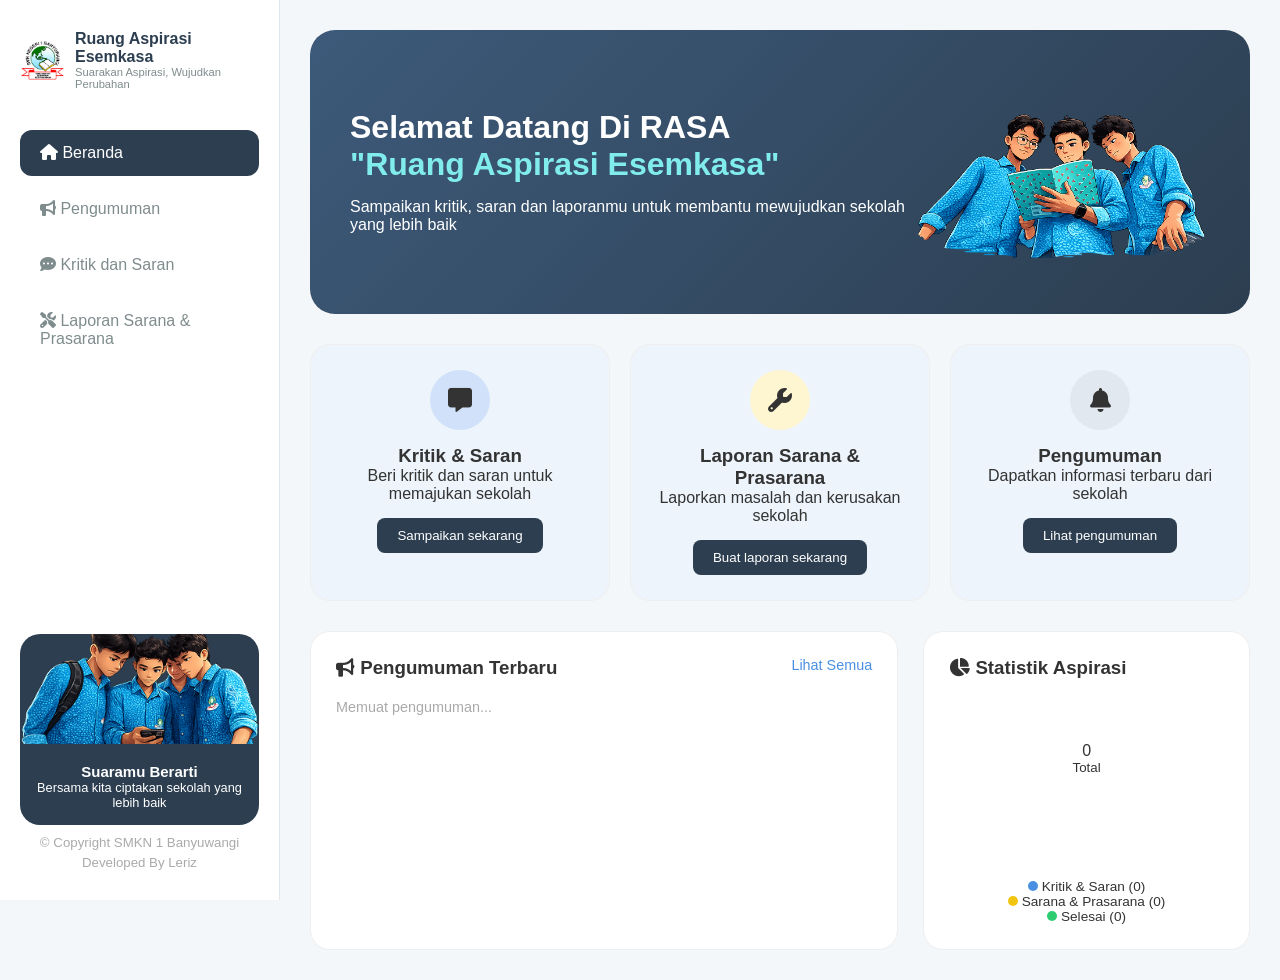
==== commit 7e97407c: "finalbosscuy" ====
--- a/index.html
+++ b/index.html
@@ -4,6 +4,7 @@
 <head>
     <meta charset="UTF-8">
     <meta name="viewport" content="width=device-width, initial-scale=1.0">
+    <link rel="icon" href="image/logo.png" type="image/png">
     <title>RASA - Ruang Aspirasi Esemkasa</title>
     <link rel="stylesheet" href="style.css">
     <link rel="stylesheet" href="https://cdnjs.cloudflare.com/ajax/libs/font-awesome/6.4.0/css/all.min.css">
@@ -11,25 +12,14 @@
 
 <body>
 
-    <!-- ================================================ -->
-    <!-- TOMBOL HAMBURGER (hanya muncul di mobile)        -->
-    <!-- ================================================ -->
+    <!-- HAMBURGER-->
     <button class="hamburger" id="hamburger">
         <i class="fas fa-bars"></i>
     </button>
-
-    <!-- Layar gelap saat sidebar terbuka di mobile -->
     <div class="sidebar-overlay" id="overlay"></div>
-
-
-    <!-- ================================================ -->
-    <!-- WRAPPER UTAMA (Sidebar + Konten)                 -->
-    <!-- ================================================ -->
     <div class="app-container" id="Navbar">
 
-        <!-- ============================================ -->
         <!-- SIDEBAR / MENU NAVIGASI                      -->
-        <!-- ============================================ -->
         <aside class="sidebar" id="sidebar">
 
             <!-- Logo & Judul -->
@@ -65,14 +55,12 @@
                     <p>Bersama kita ciptakan sekolah yang lebih baik</p>
                 </div>
             </div>
+            <h5 style="text-align: center; color: #aaa; font-weight: 400; margin-top: 10px;">© Copyright SMKN 1 Banyuwangi</h5>
+            <h5 style="text-align: center; color: #aaa; font-weight: 400; margin-top: 5px;">Developed By Leriz</h5> <!-- numpang watermark ya pak bu hehehe😁🙏🏻 -->
 
         </aside>
-        <!-- Akhir Sidebar -->
-
-
-        <!-- ============================================ -->
+
         <!-- HALAMAN 1: BERANDA                          -->
-        <!-- ============================================ -->
         <main class="main-content" id="Beranda">
 
             <!-- Hero / Banner Atas -->
@@ -122,7 +110,6 @@
                         <a href="#" class="view-all" data-target="Pengumuman">Lihat Semua</a>
                     </div>
 
-                    <!-- Diisi otomatis oleh JavaScript dari database -->
                     <div class="announcement-list" id="listPengumumanBeranda">
                         <p style="color:#aaa; font-size:0.9rem;">Memuat pengumuman...</p>
                     </div>
@@ -138,7 +125,6 @@
                                 <small>Total</small>
                             </div>
                         </div>
-                        <!-- Legend: tampilkan angka total, bukan persen -->
                         <ul class="chart-legend">
                             <li><span class="dot blue"></span> Kritik &amp; Saran (<span id="percKritik">0</span>)</li>
                             <li><span class="dot yellow"></span> Sarana & Prasarana (<span id="percLapor">0</span>)</li>
@@ -148,15 +134,9 @@
                 </div>
 
             </div>
-            <!-- Akhir Dashboard -->
-
-        </main>
-        <!-- Akhir Halaman Beranda -->
-
-
-        <!-- ============================================ -->
+        </main>
+
         <!-- HALAMAN 2: PENGUMUMAN                        -->
-        <!-- ============================================ -->
         <main class="main-content" id="Pengumuman" style="display:none;">
 
             <div class="card content-card">
@@ -164,7 +144,6 @@
                     <h3><i class="fas fa-bullhorn"></i> Pengumuman Terbaru</h3>
                 </div>
 
-                <!-- Diisi otomatis oleh JavaScript dari database -->
                 <div class="announcement-list" id="listPengumumanHalaman">
                     <p style="color:#aaa; font-size:0.9rem;">Memuat pengumuman...</p>
                 </div>
@@ -172,10 +151,7 @@
 
         </main>
 
-
-        <!-- ============================================ -->
         <!-- HALAMAN 3: KRITIK DAN SARAN                 -->
-        <!-- ============================================ -->
         <main class="main-content" id="KritikSaran" style="display:none;">
 
             <h2><i class="fas fa-comment-dots"></i> Kritik dan Saran</h2>
@@ -237,12 +213,8 @@
             </div>
 
         </main>
-        <!-- Akhir Halaman Kritik dan Saran -->
-
-
-        <!-- ============================================ -->
+
         <!-- HALAMAN 4: LAPORAN PRASARANA                -->
-        <!-- ============================================ -->
         <main class="main-content" id="LaporPrasarana" style="display:none;">
 
             <h2><i class="fas fa-tools"></i> Laporan Prasarana</h2>
@@ -298,9 +270,7 @@
         </main>
     </div>
 
-    <!-- ================================================ -->
     <!-- POP UP PERINGATAN BLACKLIST                      -->
-    <!-- ================================================ -->
     <div class="popup-overlay" id="popupBlacklist" style="display:none;">
         <div class="popup-box">
             <div class="popup-icon">
--- a/style.css
+++ b/style.css
@@ -648,42 +648,143 @@
     box-sizing: border-box;
 }
 
-/* RESPONSIVE */
+/* ================================================ */
+/* RESPONSIVE MOBILE                                */
+/* ================================================ */
+
+/* Hamburger — kanan atas */
 .hamburger {
     display: none;
     position: fixed;
     top: 15px;
-    left: 15px;
-    z-index: 1001;
+    right: 15px;   /* ← pindah ke kanan */
+    left: auto;    /* ← reset left */
+    z-index: 2000;
     background: var(--primary-dark);
     color: white;
     border: none;
     padding: 12px;
     border-radius: 8px;
+    width: 44px;
+    height: 44px;
+    align-items: center;
+    justify-content: center;
+    cursor: pointer;
 }
 
 .sidebar-overlay {
     display: none;
+    position: fixed;
+    top: 0; left: 0;
+    width: 100%; height: 100%;
+    background: rgba(0,0,0,0.5);
+    z-index: 1500;
 }
 
 @media (max-width: 992px) {
-    .hamburger { display: block; }
-
+
+    /* Hamburger muncul */
+    .hamburger {
+        display: flex;
+    }
+
+    /* Sidebar: fixed, full tinggi, di atas segalanya */
     .sidebar {
         position: fixed;
-        left: -280px;
-        transition: 0.4s;
-    }
-
-    .sidebar.active { left: 0; }
-
-    .dashboard-flex {
-        grid-template-columns: 1fr;
-    }
-
+        top: 0;
+        left: -300px;   /* sembunyikan ke kiri */
+        width: 280px;
+        height: 100vh;
+        z-index: 1800;
+        transition: left 0.35s cubic-bezier(0.4, 0, 0.2, 1);
+        overflow-y: auto;
+        box-shadow: none;
+    }
+
+    .sidebar.active {
+        left: 0;
+        box-shadow: 5px 0 30px rgba(0,0,0,0.2);
+    }
+
+    /* Overlay muncul saat sidebar aktif */
+    .sidebar-overlay.active {
+        display: block;
+    }
+
+    /* Main content tidak geser */
+    .main-content {
+        width: 100%;
+        padding: 70px 16px 20px 16px; /* top 70px beri ruang hamburger */
+        overflow-x: hidden;
+    }
+
+    /* App container tidak overflow */
+    .app-container {
+        flex-direction: column;
+        overflow-x: hidden;
+        width: 100%;
+    }
+
+    body {
+        overflow-x: hidden;
+        width: 100%;
+    }
+
+    /* Hero stack vertikal */
     .hero {
         flex-direction: column;
         text-align: center;
+        padding: 25px 20px;
+        gap: 20px;
+    }
+
+    .hero-info h1 {
+        font-size: 1.4rem;
+    }
+
+    .hero-graphic img {
+        width: 200px;
+    }
+
+    /* Dashboard flex jadi 1 kolom */
+    .dashboard-flex {
+        grid-template-columns: 1fr;
+    }
+
+    /* Action grid 1 kolom di mobile kecil */
+    .action-grid {
+        grid-template-columns: 1fr;
+    }
+
+    /* Form card full width */
+    .form-card {
+        width: 100%;
+        padding: 18px;
+    }
+
+    /* Upload wrapper wrap */
+    .upload-wrapper {
+        flex-wrap: wrap;
+    }
+
+    /* Popup blacklist */
+    .popup-box {
+        width: 90%;
+        padding: 25px 20px;
+    }
+}
+
+@media (max-width: 480px) {
+    .hero-info h1 {
+        font-size: 1.2rem;
+    }
+
+    .action-grid {
+        grid-template-columns: 1fr;
+    }
+
+    .card {
+        padding: 16px;
     }
 }
 .news-item {
